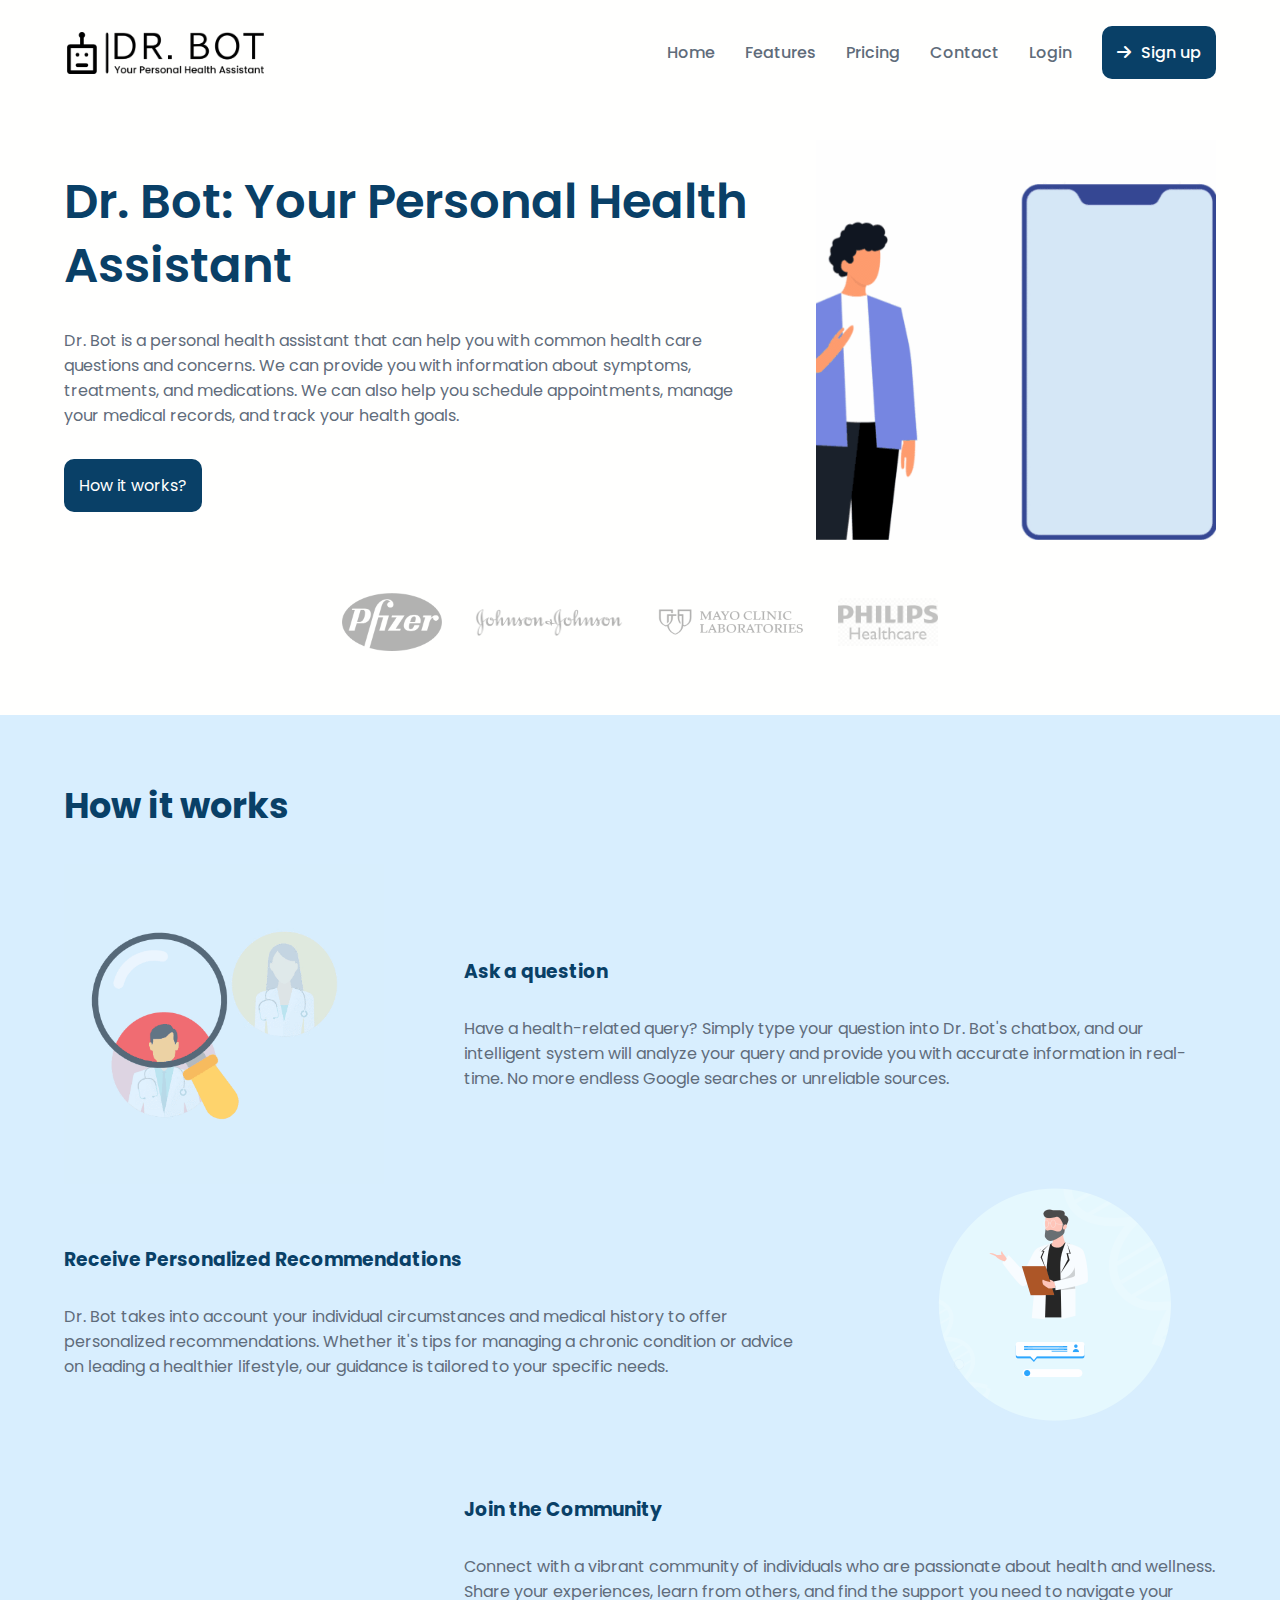
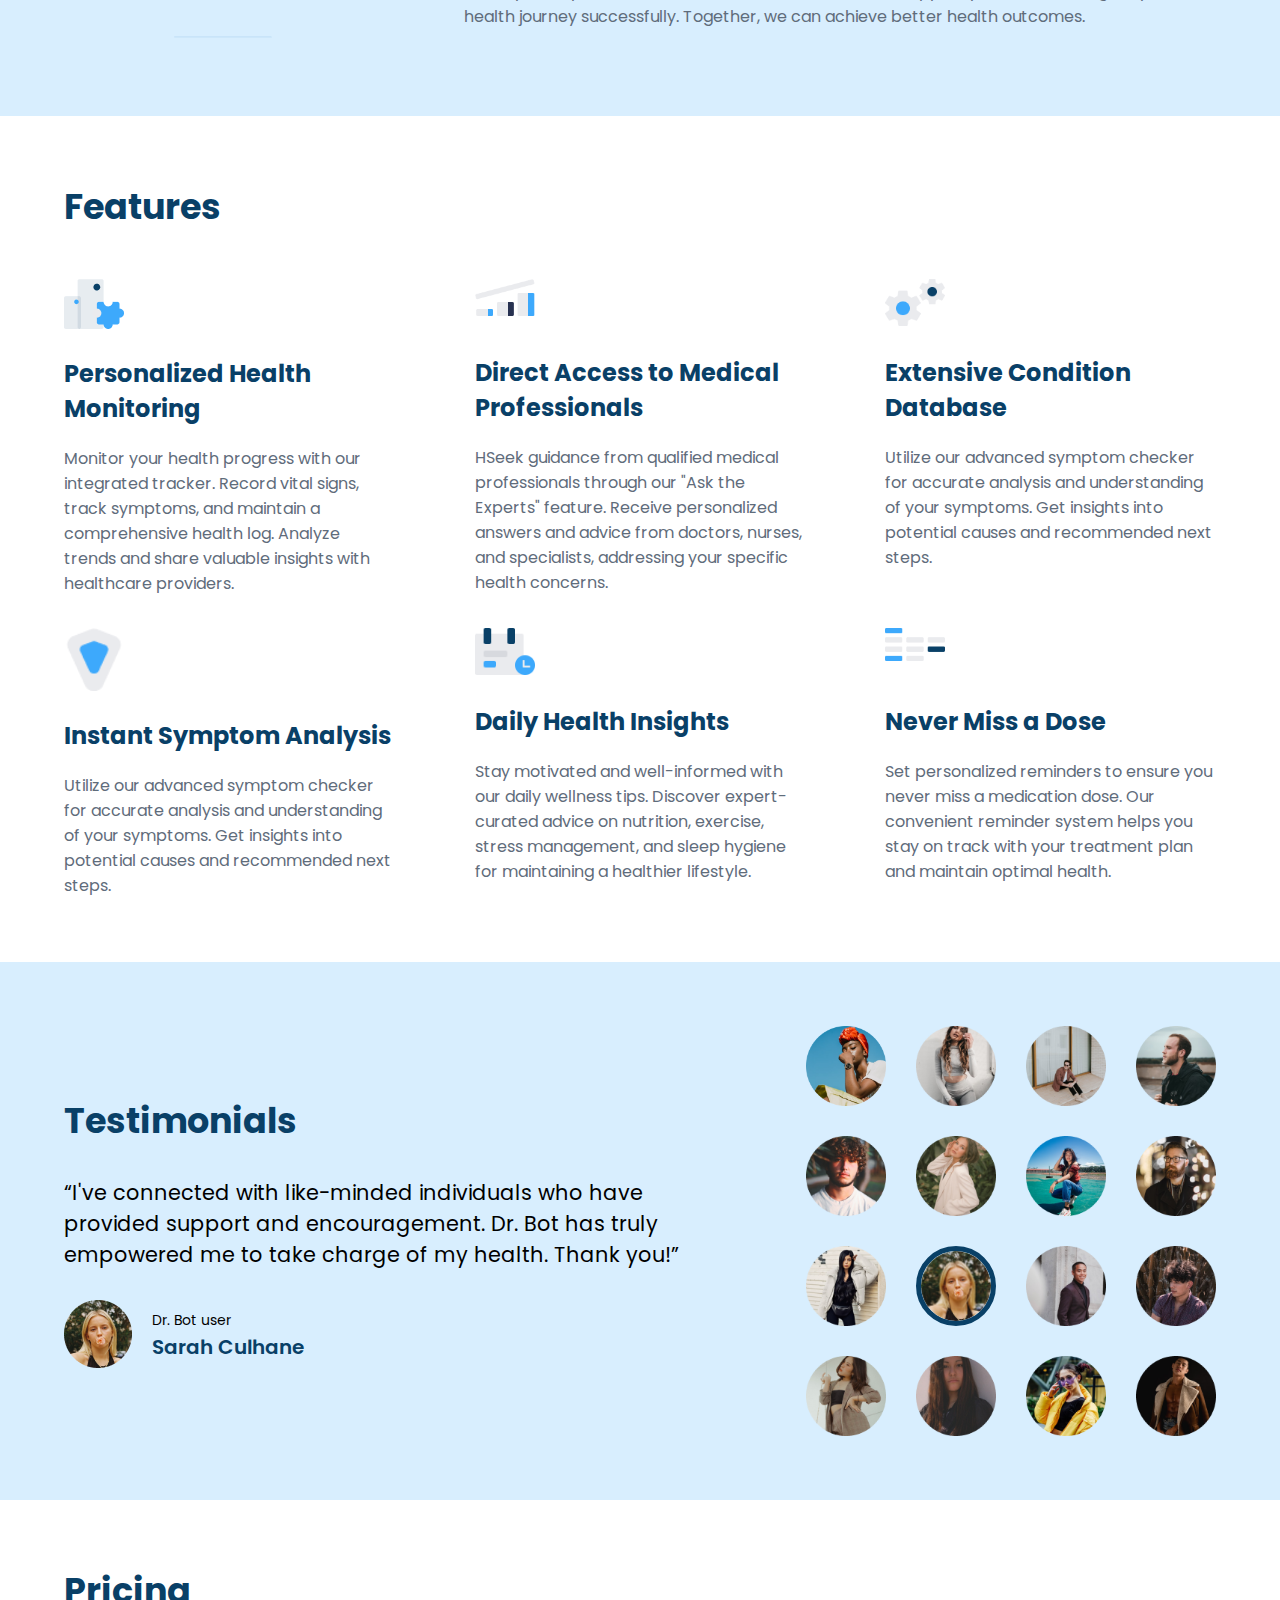
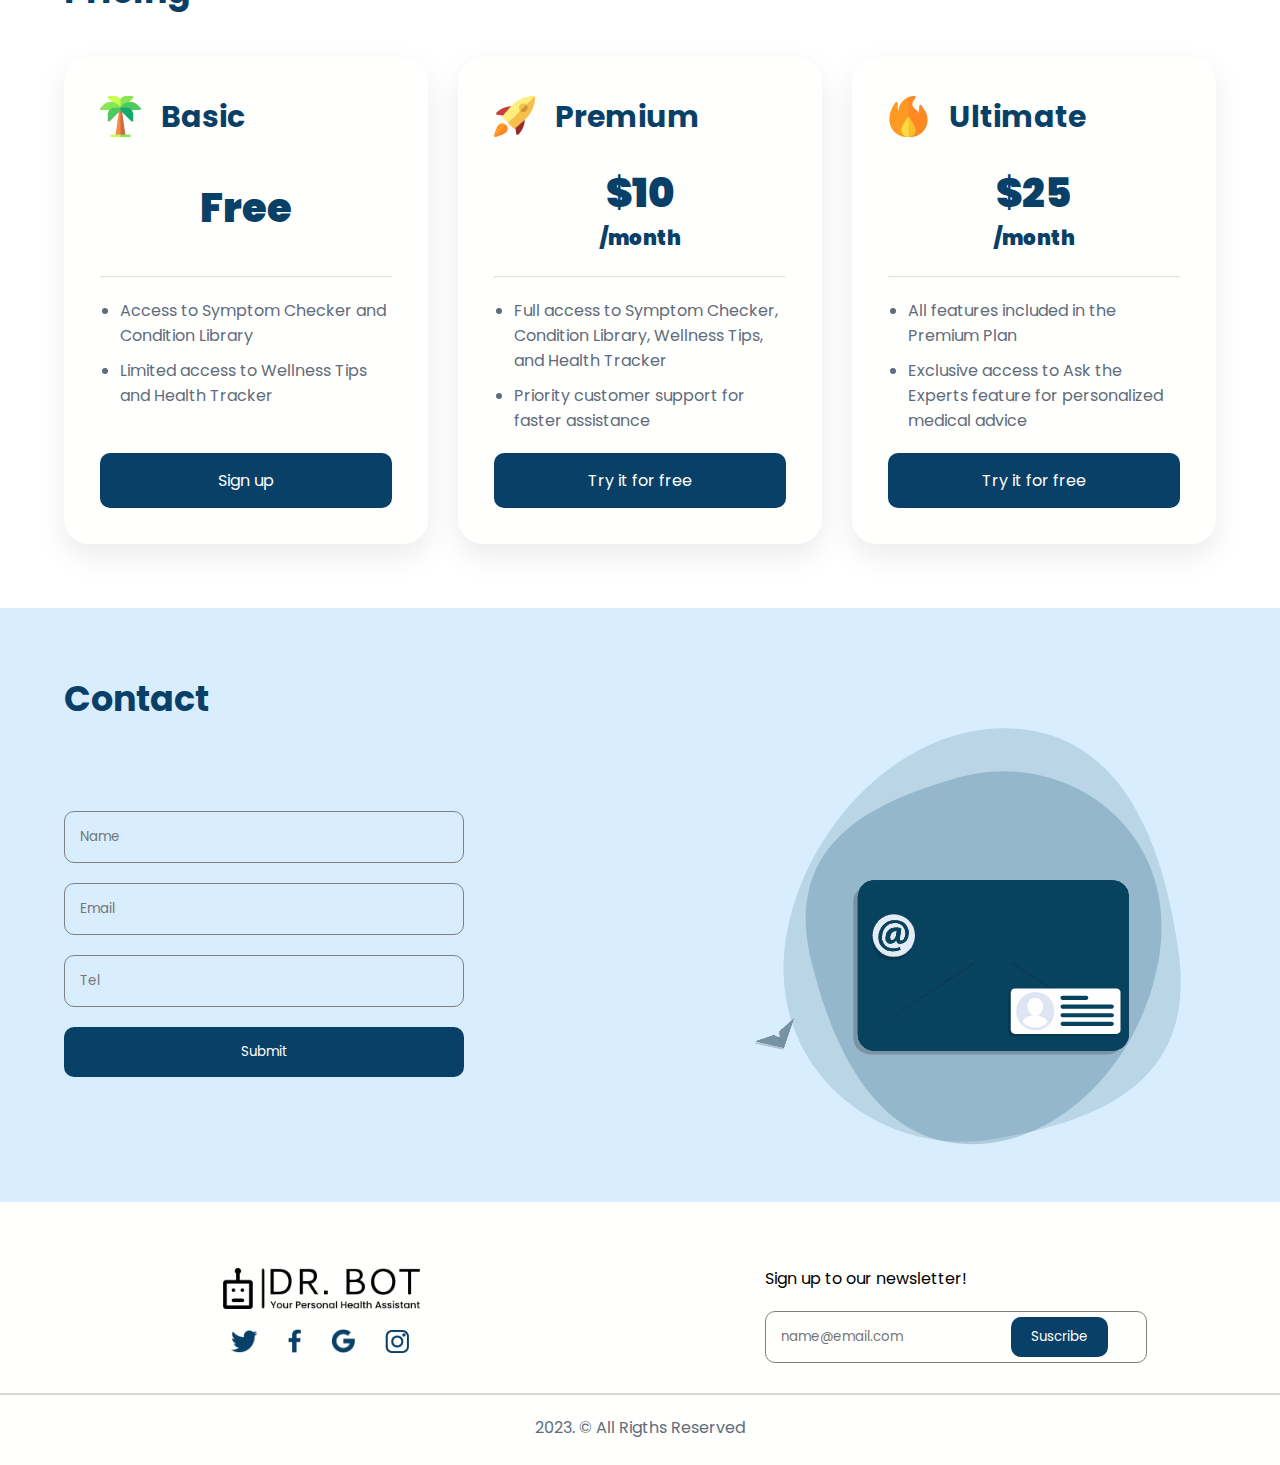
==== index.html @ 235c393f "Subida de archivos" ====
<!DOCTYPE html>
<html lang="en">

<head>
  <meta charset="UTF-8" />
  <meta http-equiv="X-UA-Compatible" content="IE=edge" />
  <meta name="viewport" content="width=device-width, initial-scale=1.0" />
  <title>Dr. Bot: Your Personal Health Assistant</title>
  <link rel="stylesheet" href="styles.css" />
  <link rel="stylesheet" href="mediaqueries.css" />
  <link rel="stylesheet" href="animations.css">
  <link rel="stylesheet" href="https://cdnjs.cloudflare.com/ajax/libs/font-awesome/6.4.0/css/all.min.css">
</head>

<body>
  <header>
    <img class="logo" src="/assets/img/logo.png" alt="Logo" />
    <nav class="navbar">
      <label for="menu-toggle" class="navbar__menu-label">
        <img src="/assets/img/menu.png" alt="menu icon" class="navbar__menu-icon" />
      </label>
      <input type="checkbox" id="menu-toggle" />
      <ul class="navbar__list">
        <li><a href="#hero">Home</a></li>
        <li><a href="#features">Features</a></li>
        <li><a href="#pricing">Pricing</a></li>
        <li><a href="#contact">Contact</a></li>
        <li><a href="/login.html">Login</a></li>
        <li><a class="btn" href="/signup.html"><i class="fa-solid fa-arrow-right"></i>Sign up</a></li>
      </ul>
      <div class="overlay"></div>
    </nav>
  </header>

  <main>
    <!-- Heros section -->
    <div id="hero">
      <div class="hero__first-section">
        <div class="hero__info">
          <h1>Dr. Bot: Your Personal Health Assistant</h1>
          <p>
            Dr. Bot is a personal health assistant that can help you with common
            health care questions and concerns. We can provide you with
            information about symptoms, treatments, and medications. We can also
            help you schedule appointments, manage your medical records, and
            track your health goals.
          </p>
          <div class="hero__info__btn">
            <a class="btn" href="#">How it works?</a>
          </div>
        </div>
        <div class="hero__image">
          <img src="/assets/img/Hero/Doctor Front Page.gif" alt="Virtual Health Assistant">
        </div>
      </div>
      <div class="hero__companies">
        <img src="/assets/img/Hero/Pfizer.png" alt="">
        <img src="/assets/img/Hero/Johnson & Johnson.png" alt="">
        <img src="/assets/img/Hero/Mayo Clinic Laboratory.png" alt="">
        <img src="/assets/img/Hero/Philips.jpg" alt="">
      </div>
    </div>
    <!-- Compañies sections -->

    <!-- How it works section -->
    <div id="hiw">
      <div class="hiw__container">
        <h2>How it works</h2>
        <div class="hiw-sections">
          <div class="hiw__section">
            <img src="/assets/img/How it works/Ask a question.gif" alt="">
            <div class="hiw__section__description">
              <h3>Ask a question</h3>
              <p>Have a health-related query? Simply type your question into Dr. Bot's chatbox, and our intelligent
                system will analyze
                your query and provide you with accurate information in real-time. No more endless Google searches or
                unreliable
                sources.</p>
            </div>
          </div>
          <div class="hiw__section">
            <div class="hiw__section__description">
              <h3>Receive Personalized Recommendations</h3>
              <p>Dr. Bot takes into account your individual circumstances and medical history to offer personalized
                recommendations.
                Whether it's tips for managing a chronic condition or advice on leading a healthier lifestyle, our
                guidance is tailored
                to your specific needs.</p>
            </div>
            <img src="/assets/img/How it works/Receive Personalized Recommendations.gif" alt="">
          </div>
          <div class="hiw__section">
            <img src="/assets/img/How it works/Join the Community.gif" alt="">
            <div class="hiw__section__description">
              <h3>Join the Community</h3>
              <p>Connect with a vibrant community of individuals who are passionate about health and wellness. Share
                your experiences,
                learn from others, and find the support you need to navigate your health journey successfully. Together,
                we can achieve
                better health outcomes.</p>
            </div>
          </div>
        </div>
      </div>
    </div>


    <!-- Features section -->
    <div id="features">
      <h2>Features</h2>
      <div class="features__container">
        <div class="features__feature">
          <div class="features__feature__image">
            <img src="/assets/img/Features/Personalized Health Monitoring.png" alt="">
          </div>
          <h3>Personalized Health Monitoring</h3>
          <p>Monitor your health progress with our integrated tracker. Record vital signs, track symptoms, and maintain
            a
            comprehensive health log. Analyze trends and share valuable insights with healthcare providers.</p>
        </div>
        <div class="features__feature">
          <div class="features__feature__image">
            <img src="/assets/img/Features/Direct Access to Medical Professionals.png" alt="">
          </div>
          <h3>Direct Access to Medical Professionals</h3>
          <p>HSeek guidance from qualified medical professionals through our "Ask the Experts" feature. Receive
            personalized answers
            and advice from doctors, nurses, and specialists, addressing your specific health concerns.</p>
        </div>
        <div class="features__feature">
          <div class="features__feature__image">
            <img src="/assets/img/Features/Extensive Condition Database.png" alt="">
          </div>
          <h3>Extensive Condition Database</h3>
          <p>Utilize our advanced symptom checker for accurate analysis and understanding of your symptoms. Get insights
            into
            potential causes and recommended next steps.</p>
        </div>
        <div class="features__feature">
          <div class="features__feature__image">
            <img src="/assets/img/Features/Instant Symptom Analysis.png" alt="">
          </div>
          <h3>Instant Symptom Analysis</h3>
          <p>Utilize our advanced symptom checker for accurate analysis and understanding of your symptoms. Get insights
            into
            potential causes and recommended next steps.</p>
        </div>
        <div class="features__feature">
          <div class="features__feature__image">
            <img src="/assets/img/Features/Daily Health Insights.png" alt="">
          </div>
          <h3>Daily Health Insights</h3>
          <p>Stay motivated and well-informed with our daily wellness tips. Discover expert-curated advice on nutrition,
            exercise,
            stress management, and sleep hygiene for maintaining a healthier lifestyle.</p>
        </div>
        <div class="features__feature">
          <div class="features__feature__image">
            <img src="/assets/img/Features/Never Miss a Dose.png" alt="">
          </div>
          <h3>Never Miss a Dose</h3>
          <p>Set personalized reminders to ensure you never miss a medication dose. Our convenient reminder system helps
            you stay on
            track with your treatment plan and maintain optimal health.</p>
        </div>
      </div>
    </div>

    <!-- Testimonials section -->
    <div id="testimonials">
      <div class="testimonials__container">
        <div class="testimonials__description">
          <h2>Testimonials</h2>
          <p>“I've connected with like-minded individuals who have provided support and encouragement. Dr. Bot has truly
            empowered me
            to take charge of my health. Thank you!”</p>
          <div class="testimonials__description__user">
            <img src="/assets/img/Testimonials/Sarah Culhane.png" alt="">
            <div class="testimonials__description__user__name">
              <span>Dr. Bot user</span>
              <p>Sarah Culhane</p>
            </div>
          </div>
        </div>
        <div class="testimonials__images">
          <img src="/assets/img/Testimonials/Testimonial 1.png" alt="">
          <img src="/assets/img/Testimonials/Testimonial 2.png" alt="">
          <img src="/assets/img/Testimonials/Testimonial 3.png" alt="">
          <img src="/assets/img/Testimonials/Testimonial 4.png" alt="">
          <img src="/assets/img/Testimonials/Testimonial 5.png" alt="">
          <img src="/assets/img/Testimonials/Testimonial 6.png" alt="">
          <img src="/assets/img/Testimonials/Testimonial 7.png" alt="">
          <img src="/assets/img/Testimonials/Testimonial 8.png" alt="">
          <img src="/assets/img/Testimonials/Testimonial 9.png" alt="">
          <img class="testimonials__images__selected" src="/assets/img/Testimonials/Sarah Culhane.png" alt="">
          <img src="/assets/img/Testimonials/Testimonial 10.png" alt="">
          <img src="/assets/img/Testimonials/Testimonial 11.png" alt="">
          <img src="/assets/img/Testimonials/Testimonial 12.png" alt="">
          <img src="/assets/img/Testimonials/Testimonial 13.png" alt="">
          <img src="/assets/img/Testimonials/Testimonial 14.png" alt="">
          <img src="/assets/img/Testimonials/Testimonial 15.png" alt="">
        </div>
      </div>
    </div>

    <!-- Pricing section -->
    <div id="pricing">
      <div class="pricing__container">
        <h2>Pricing</h2>
        <div class="pricing__cards">
          <div class="pricing__card">
            <div class="pricing__card__title">
              <img src="/assets/img/Pricing/Basic.png" alt="">
              <h4>Basic</h4>
            </div>
            <div class="pricing__card__price">
              <span>Free</span>
              <p></p>
            </div>
            <div class="pricing__card__description">
              <hr>
              <ul>
                <li>Access to Symptom Checker and Condition Library</li>
                <li>Limited access to Wellness Tips and Health Tracker</li>
              </ul>
            </div>
            <a class="btn" href="">Sign up</a>
          </div>
          <div class="pricing__card">
            <div class="pricing__card__title">
              <img src="/assets/img/Pricing/Premium.png" alt="">
              <h4>Premium</h4>
            </div>
            <div class="pricing__card__price">
              <span>$10</span>
              <p>/month</p>
            </div>
            <div class="pricing__card__description">
              <hr>
              <ul>
                <li>Full access to Symptom Checker, Condition Library, Wellness Tips, and Health Tracker</li>
                <li>Priority customer support for faster assistance</li>
              </ul>
            </div>
            <a class="btn" href="">Try it for free</a>
          </div>
          <div class="pricing__card">
            <div class="pricing__card__title">
              <img src="/assets/img/Pricing/Ultimate.png" alt="">
              <h4>Ultimate</h4>
            </div>
            <div class="pricing__card__price">
              <span>$25</span>
              <p>/month</p>
            </div>
            <div class="pricing__card__description">
              <hr>
              <ul>
                <li>All features included in the Premium Plan</li>
                <li>Exclusive access to Ask the Experts feature for personalized medical advice</li>
              </ul>
            </div>
            <a class="btn" href="">Try it for free</a>
          </div>
        </div>
      </div>
    </div>

    <!-- Contact section -->
    <div id="contact">
      <div class="contact__container">
        <h2>Contact</h2>
        <div class="contact__container__section">
          <div class="contact__form">
            <form>
              <label for="name">Name</label>
              <input type="text" id="name" required placeholder="Name">
              <label for="email">Email</label>
              <input type="email" id="email" placeholder="Email">
              <label for="tel">Tel</label>
              <input type="text" id="tel" placeholder="Tel">
              <button class="btn">Submit</button>
            </form>
          </div>
          <div class="contact__image">
            <img src="/assets/img/Contact.gif" alt="">
          </div>
        </div>
      </div>
    </div>
  </main>

  <footer>
    <div class="footer__description">
      <img class="logo" src="/assets/img/logo.png" alt="">
      <!-- <p>Your Personal Health Assistant</p> -->
      <div class="footer__description__socials">
        <a href="#"><img src="/assets/img/Socials/-Twitter.png" alt=""></a>
        <a href="#"><img src="/assets/img/Socials/-Facebook.png" alt=""></a>
        <a href="#"><img src="/assets/img/Socials/Google.png" alt=""></a>
        <a href="#"><img src="/assets/img/Socials/Instagram.png" alt=""></a>
      </div>
    </div>
    <div class="footer__suscribe">
      <p>Sign up to our newsletter!</p>
      <form action="">
        <input type="email" placeholder="name@email.com">
        <button class="btn footer__btn">Suscribe</button>
      </form>
    </div>
    <div class="footer__final">
      <hr class="hr">
      <span>2023. © All Rigths Reserved</span>
    </div>
  </footer>
</body>

</html>
---- styles.css ----
@import url('https://fonts.googleapis.com/css2?family=Poppins:wght@300;400;700&display=swap');

:root {
    --background: #fffffe;
    --headline: #094067;
    --paragraph: #5f6c7b;
    --button: #3da9fc;
    --button-text: #fffffe;
    --secondary: #d8eefe;
}

* {
    margin: 0;
    padding: 0;
    box-sizing: border-box;
    font-family: "Poppins", sans-serif;
    text-decoration: none;
    list-style-type: none;
    /* caret-color: transparent; */
}

header {
    background-color: var(--background);
    display: flex;
    flex-direction: row;
    justify-content: space-between;
    align-items: center;
    top: 0;
    padding: 2rem 5%;
    z-index: 1;
}

.logo {
    width: 200px;
}

.navbar {
    display: flex;
}

.navbar__list {
    display: flex;
    flex-direction: row;
    align-items: center;
    gap: 30px;
}

.navbar__list a {
    color: var(--paragraph);
    font-size: 16px;
    font-weight: 500;
}

.fa-arrow-right {
    color: var(--button-text);
}

.navbar__list li:last-child a {
    color: var(--button-text);
}

.btn {
    border: none;
    border-radius: 10px;
    background-color: var(--headline);
    padding: 15px;
    text-align: center;
    color: var(--button-text);
    cursor: pointer;
}

.btn i {
    padding-right: 10px;
}

.navbar__menu-icon,
#menu-toggle {
    display: none;
}

/* Main */

main {
    display: flex;
    flex-direction: column;
    align-items: center;
    justify-content: center;
}

/* Hero section */
#hero {
    display: flex;
    flex-direction: column;
    justify-content: center;
    background: var(--background);
    padding: 5%;
    width: 100%;
    justify-content: space-around;
    align-items: center;
}

.hero__first-section {
    display: flex;
    flex-direction: row;
    justify-content: space-between;
    max-width: 1200px;
    gap: 20px;
}

.hero__info {
    display: flex;
    flex-direction: column;
    gap: 30px;
    width: 60%;
}

.hero__info h1 {
    font-weight: 600;
    font-size: 3rem;
    color: var(--headline);
    line-height: 4rem;
}

.hero__info p {
    color: var(--paragraph);
    padding-bottom: 15px;
}

.hero__image img {
    width: 400px;
    margin-top: -30px;
    margin-bottom: 30px;
}

.hero__companies {
    display: flex;
    flex-wrap: wrap;
    align-items: center;
    justify-content: center;
    column-gap: 2rem;
    padding-top: 1rem;
}

.hero__companies img {
    width: 150px;
    opacity: 0.3;
}

.hero__companies img:nth-child(1),
.hero__companies img:nth-child(4) {
    width: 100px;
}

/* How it works */

#hiw {
    display: flex;
    flex-direction: column;
    gap: 3rem;
    background: var(--secondary);
    padding: 5%;
    width: 100%;
    justify-content: space-around;
    align-items: center;
}

#hiw h2 {
    color: var(--headline);
    font-size: 35px;
}

.hiw__container {
    display: flex;
    flex-direction: column;
    gap: 2rem;
    max-width: 1200px;
}

.hiw-sections {
    display: flex;
    flex-direction: column;
}

.hiw-sections img {
    width: 20rem;
}

.hiw__section {
    display: flex;
    flex-direction: row;
    align-items: center;
    gap: 5rem;
}

.hiw__section:nth-child(2) {
    margin-top: -2rem;
}

.hiw__section__description {
    display: flex;
    flex-direction: column;
    gap: 30px;
}

.hiw__section__description h3 {
    color: var(--headline);
}

.hiw__section__description p {
    text-align: left;
    color: var(--paragraph);
}

/* Features section */

#features {
    padding: 5%;
    /* max-width: 1200px; */
}

#features h2 {
    text-align: left;
    color: var(--headline);
    font-size: 35px;
    margin-bottom: 4%;
}

.features__container {
    display: grid;
    grid-template-columns: 1fr 1fr 1fr;
    gap: 2rem 5rem;
    max-width: 1200px;
}

.features__feature {
    display: flex;
    flex-direction: column;
    gap: 20px;
}

.features__feature img {
    width: 60px;
}

.features__feature__image {
    min-height: 3.5rem;
}

.features__feature h3 {
    font-weight: 700;
    font-size: 24px;
    color: var(--headline);
}

.features__feature p {
    color: var(--paragraph);
}

/* Testimonials section */

#testimonials {
    background-color: var(--secondary);
    padding: 5%;
    width: 100%;
    display: flex;
    justify-content: space-around;
}

.testimonials__container {
    display: flex;
    flex-direction: row;
    gap: 5rem;
    /* padding: 5% 10%; */
    max-width: 1200px;
    align-items: center;
}

.testimonials__description {
    display: flex;
    flex-direction: column;
    text-align: left;
    justify-content: start;
    gap: 30px;
}

.testimonials__description h2 {
    color: var(--headline);
    font-size: 35px;
}

.testimonials__description p {
    font-size: 1.3rem;
}

.testimonials__description__user {
    display: flex;
    gap: 20px;
    align-items: center;
}

.testimonials__description__user p {
    font-size: 20px;
    color: var(--headline);
    font-weight: 600;
}

.testimonials__description__user span {
    font-size: 14px;
}

.testimonials__images {
    display: grid;
    grid-template-columns: repeat(4, 1fr);
    grid-template-rows: repeat(4, 1fr);
    gap: 30px;
}

.testimonials__images img {
    width: 80px;
}

.testimonials__images__selected {
    border: 5px solid var(--headline);
    border-radius: 50px;
}

/* Pricing section */

#pricing {
    padding: 5%;
}

.pricing__container {
    max-width: 1200px;

}

#pricing h2 {
    color: var(--headline);
    font-size: 35px;
    padding-bottom: 40px;
}

.pricing__cards {
    display: grid;
    grid-template-columns: 1fr 1fr 1fr;
    gap: 30px;
}

.pricing__card {
    display: flex;
    flex-direction: column;
    background-color: var(--background);
    box-shadow: 0px 12px 30px rgba(8, 10, 10, 0.08);
    border-radius: 25px;
    gap: 20px;
    padding: 10%;
}

.pricing__card__title {
    display: flex;
    flex-direction: row;
    align-items: center;
    gap: 20px;
}

.pricing__card__title h4 {
    font-size: 30px;
    color: var(--headline);
}

.pricing__card__price {
    display: flex;
    flex-direction: column;
    justify-content: center;
    align-items: center;
    min-height: 6rem;
}

.pricing__card__price span {
    color: var(--headline);
    font-size: 40px;
    font-weight: 900;
}

.pricing__card__price p {
    color: var(--headline);
    font-size: 20px;
    font-weight: 900;
}

.pricing__card__description {
    display: flex;
    flex-direction: column;
    gap: 20px;
    height: -webkit-fill-available;
}

.pricing__card__description hr {
    opacity: 0.3;
}

.pricing__card__description ul {
    display: flex;
    flex-direction: column;
    padding-left: 20px;
    gap: 10px;
    color: var(--paragraph);
}

.pricing__card__description li {
    list-style-type: disc;
}

.pricing__card a {
    color: var(--button-text);
    font-size: 16px;
    font-weight: 400;
    padding: 15px 5px;
}

/* Concact section */
#contact {
    display: flex;
    flex-direction: column;
    background-color: var(--secondary);
    padding: 5% 5% 3% 5%;
    width: 100%;
    justify-content: space-around;
    align-items: center;
}

.contact__container {
    display: flex;
    flex-direction: column;
    max-width: 1200px;
    width: 100%;
}

#contact h2 {
    color: var(--headline);
    font-size: 35px;
    text-align: left;
}

.contact__container__section {
    display: flex;
    justify-content: space-between;
    flex-direction: row;
    align-items: center;
    gap: 3rem;
}

.contact__form {
    display: flex;
    flex-direction: column;
}

.contact__form form {
    display: flex;
    flex-direction: column;
    gap: 20px;
}

.contact__form form label {
    display: none;
}

.contact__form form input {
    width: 25rem;
    padding: 15px;
    border-radius: 10px;
    border: 1px solid grey;
    background-color: transparent;
}

.contact__image img {
    max-width: 500px;
}

/* Footer */
footer {
    background-color: var(--background);
    display: grid;
    grid-template-columns: 1fr 1fr;
    align-items: center;
    justify-items: center;
    padding: 5% 0 2% 0;
    row-gap: 30px;
}



.footer__description {
    display: flex;
    flex-direction: column;
    gap: 20px;
}

.logo {
    width: 200px;
}

.footer__description__socials {
    display: flex;
    gap: 30px;
    align-items: center;
    justify-content: center;
}

.footer__description__socials a img {
    width: 1.5rem;
    height: fit-content;
}

.footer__description__socials a:nth-child(1) img {
    width: 1.7rem;
}

.footer__description__socials a:nth-child(2) img {
    width: 0.8rem;
}

.footer__suscribe {
    display: flex;
    flex-direction: column;
    gap: 20px;
    grid-column: 2/3;
}

.footer__suscribe form input {
    width: 98%;
    padding: 15px;
    border-radius: 10px;
    border: 1px solid grey;
    background-color: transparent;
}

.footer__final {
    width: 100%;
    grid-column: 1/3;
    display: flex;
    flex-direction: column;
    gap: 20px;
}

.hr {
    border: 1px solid rgba(128, 128, 128, 0.315);
}

.footer__final span {
    text-align: center;
    color: var(--paragraph);
}

.footer__btn {
    position: relative;
    margin-left: -36%;
    padding: 10px 20px;
}

/* Login page */

#login main,
#signup main {
    background-color: var(--secondary);
    display: flex;
    align-items: center;
    justify-content: center;
    flex-direction: column;
    height: 100vh;
}

.login__form,
.signup__form {
    display: flex;
    flex-direction: column;
    justify-content: center;
    align-items: center;
    gap: 50px;
    background-color: var(--background);
    box-shadow: 0px 12px 30px rgba(8, 10, 10, 0.08);
    border-radius: 25px;
    padding: 2rem;
    width: 30%;
    min-width: 300px;
}

.login__form h1,
.signup__form h1 {
    color: var(--headline);
    font-size: 35px;
}

.login__form form,
.signup__form form {
    display: flex;
    flex-direction: column;
    gap: 20px;
    width: 100%;
}

.login__form form input,
.signup__form form input {
    width: 100%;
    padding: 15px;
    border-radius: 10px;
    border: 1px solid grey;
    background-color: transparent;
}

.login__form .fa-arrow-left,
.signup__form .fa-arrow-left {
    color: var(--headline);
    padding-right: 5px;
}

.login__form a,
.signup__form a {
    color: var(--headline);
}
---- mediaqueries.css ----
:root {
    --background: #fffffe;
    --headline: #094067;
    --paragraph: #5f6c7b;
    --button: #3da9fc;
    --button-text: #fffffe;
    --secondary: #d8eefe;
}

/*Large Breapoint*/
@media (max-width: 992px) {

    .navbar__list {
        width: 80%;
        max-width: 600px;
        height: 100%;
        position: absolute;
        flex-direction: column;
        top: 0;
        left: 0;
        right: 0;
        align-items: left;
        display: none;
        background-color: var(--secondary);
        padding: 10%;
        box-shadow: 0 7px 10px rgba(0, 0, 0, 0.05);
        border-right: 0.5px solid var(--headline);
        z-index: 2;
    }

    .navbar__list li:last-child {
        margin: 15px;
    }

    .navbar__menu-icon {
        display: block;
        height: 30px;
        width: 30px;
        cursor: pointer;
        position: relative;
        z-index: 2;
    }

    #menu-toggle:checked~.navbar__list {
        display: flex;
    }

    /* Hero section */
    #hero {
        flex-direction: column;
    }

    .hero__info {
        width: 100%;
    }

    .hero__image {
        display: none;
    }

    .hero__companies {
        padding-top: 3rem;
    }

    /* How it works section */
    .hiw-sections {
        gap: 60px;
    }

    #hiw h2 {
        text-align: center;
    }

    /* Features section */

    .features {
        display: grid;
        grid-template-columns: 1fr 1fr;
        gap: 2rem 5rem;
    }

    .features__feature__image {
        max-height: 3.5rem;
    }

    #features h2 {
        text-align: center;
    }

    /* Testimonial section */

    .testimonials__container {
        gap: 2rem;
    }

    .testimonials__images {
        gap: 20px;
    }

    /* Pricing section */

    .pricing__cards {
        grid-template-columns: 1fr;
    }

    .pricing__container {
        min-width: 90vw;
    }

    .pricing__card__price {
        min-height: 0;
    }

    .pricing__card {
        padding: 5%;
    }

    #pricing h2 {
        text-align: center;
    }

    /* Contact section */

    #contact h2 {
        text-align: center;
    }

    .contact__container {
        row-gap: 3rem;
    }

    .contact__container__section {
        justify-content: center;
    }

    .contact__image img {
        max-width: 300px;
    }


}

/*Medium Breapoint*/
@media (max-width: 768px) {

    /* Features section */
    .features__container {
        display: grid;
        grid-template-columns: 1fr;
        gap: 2rem 5rem;
    }

    /* How it works section */

    .hiw__container {
        gap: 0;
    }

    .hiw__section {
        flex-direction: column;
        margin-top: 0;
        gap: 0;
        align-items: flex-start;
    }

    .hiw__section:nth-child(2) {
        flex-direction: column-reverse;
        z-index: 1;
    }


    .hiw-sections div:nth-child(3) img {
        margin-bottom: 20px;
    }

    /* .hiw__section__description h3 {
        margin-top: 30px;
    } */

    /* Testimonials section */
    .testimonials__container {
        flex-direction: column;
        gap: 2rem;
    }

    .testimonials__images {
        grid-template-columns: repeat(5, 1fr);
        grid-template-rows: repeat(3, 1fr);
    }

    .testimonials__images__selected {
        display: none;
    }

    .testimonials__images img {
        width: 80%;
        max-width: 100px;
    }

    /* Contact section */

    .contact__container {
        row-gap: 3rem;
    }

    .contact__container__section {
        flex-direction: column;
    }

    .contact__form form input {
        max-width: 300px;
    }

    /* Footer */
    /* footer {
        grid-template-columns: 1fr;
    } */

    .footer__description {
        grid-column: 1/3;
    }

    .footer__suscribe {
        grid-column: 1/3;
    }

    .footer__suscribe p {
        text-align: center;
    }
}
---- animations.css ----
html {
    scroll-behavior: smooth;
}

/* Header */

.overlay {
    position: absolute;
    top: 0;
    left: 0;
    height: 100vh;
    width: 100%;
    z-index: 1;
    /*Para que quede por encima del resto de las cosas*/

    /*Efecto de Glassmorphismo*/
    background: rgba(255, 255, 255, 0.05);
    box-shadow: 0 8px 32px 0 rgba(31, 38, 135, 0.37);
    backdrop-filter: blur(5px);
    -webkit-backdrop-filter: blur(5px);
    display: none;
}

#menu-toggle:checked~.overlay {
    display: block;
}

.navbar__list li,
.form__return {
    position: relative;
    padding: 0;
    width: fit-content;
}

.navbar__list li a::after,
.form__return a::after {
    content: "";
    height: 2px;
    width: 100%;
    background: var(--headline);
    position: absolute;
    bottom: 0;
    left: 0;
    transform: scaleX(0);
    transform-origin: bottom right;
    transition: transform 0.3s ease;
}

.navbar__list li a:hover {
    color: var(--headline);
}

.navbar__list li:last-child a:hover {
    color: white;
}

.navbar__list li:last-child a::after {
    width: 0;
}

.navbar__list li a:hover::after,
.form__return a:hover::after {
    transform-origin: bottom left;
    transform: scaleX(1);
}

/* Buttons */

.btn:hover {
    background-color: var(--button);
    transition: all 0.2s ease-in;
}

@keyframes fade {
    from {
        opacity: 0;
    }

    to {
        opacity: 1;
    }
}

@keyframes fade2 {
    from {
        opacity: 0;
    }

    to {
        opacity: 0.3;
    }
}

/* Animacion slide arriba */
/*Funcionamiento: Hacemos llegar al elemento animado desde abajo*/
@keyframes slide-up {
    from {
        transform: translateY(100px);
    }

    to {
        transform: translateY(0);
    }
}

/* Animacion slide derecha */
/*Funcionamiento: Hacemos llegar al elemento animado desde la derecha*/

@keyframes slide-right {
    from {
        transform: translateX(100px);
    }

    to {
        transform: translateX(0);
    }
}

@keyframes slide-left {
    from {
        transform: translateX(-100px);
    }

    to {
        transform: translateX(0);
    }
}

/* Hero */
.hero__info h1 {
    animation: fade 1s ease-in, slide-up 1.3s ease-in-out;
}

.hero__info p,
.hero__info__btn {
    animation: fade 1s ease-in forwards, slide-up 1.3s ease-in-out;
}

.hero__companies img:nth-child(1) {
    animation: slide2 1s ease-in forwards, slide-left 1.3s ease-in-out;
}

.hero__companies img:nth-child(2),
.hero__companies img:nth-child(3) {
    animation: fade2 1s ease-in forwards, slide-up 1.3s ease-in-out;
}

.hero__companies img:nth-child(4) {
    animation: fade2 1s ease-in forwards, slide-right 1.3s;
}

/* How it works */
.hiw__section {
    animation: fade 1s ease-in forwards, slide-up 1.3s ease-in-out;
}

/* Features */
.features__feature__image,
.features__feature h3,
.features__feature p,
h2 {
    animation: fade 1s ease-in forwards, slide-up 1.3s ease-in-out;
}

/* Testimonial */

.testimonials__description p,
.testimonials__description__user {
    animation: fade 1s ease-in forwards, slide-up 1.3s ease-in-out;
}

/* Pricing */
.pricing__card:nth-child(1) {
    animation: fade 0.8s ease-in, slide-up 1.3s;
    /* animation-delay: 0.8s; */
}

.pricing__card:nth-child(2) {
    animation: fade 0.8s ease-in, slide-up 2.3s;
}

.pricing__card:nth-child(3) {
    animation: fade 0.8s ease-in, slide-up 3.3s;
}

/* Contact */
.contact__container {
    animation: fade 0.8s ease-in, slide-up 1.3s ease-in-out;
}

#login,
#signup {
    animation: fade 0.5s ease-in;
    animation-delay: -0.1s;
}
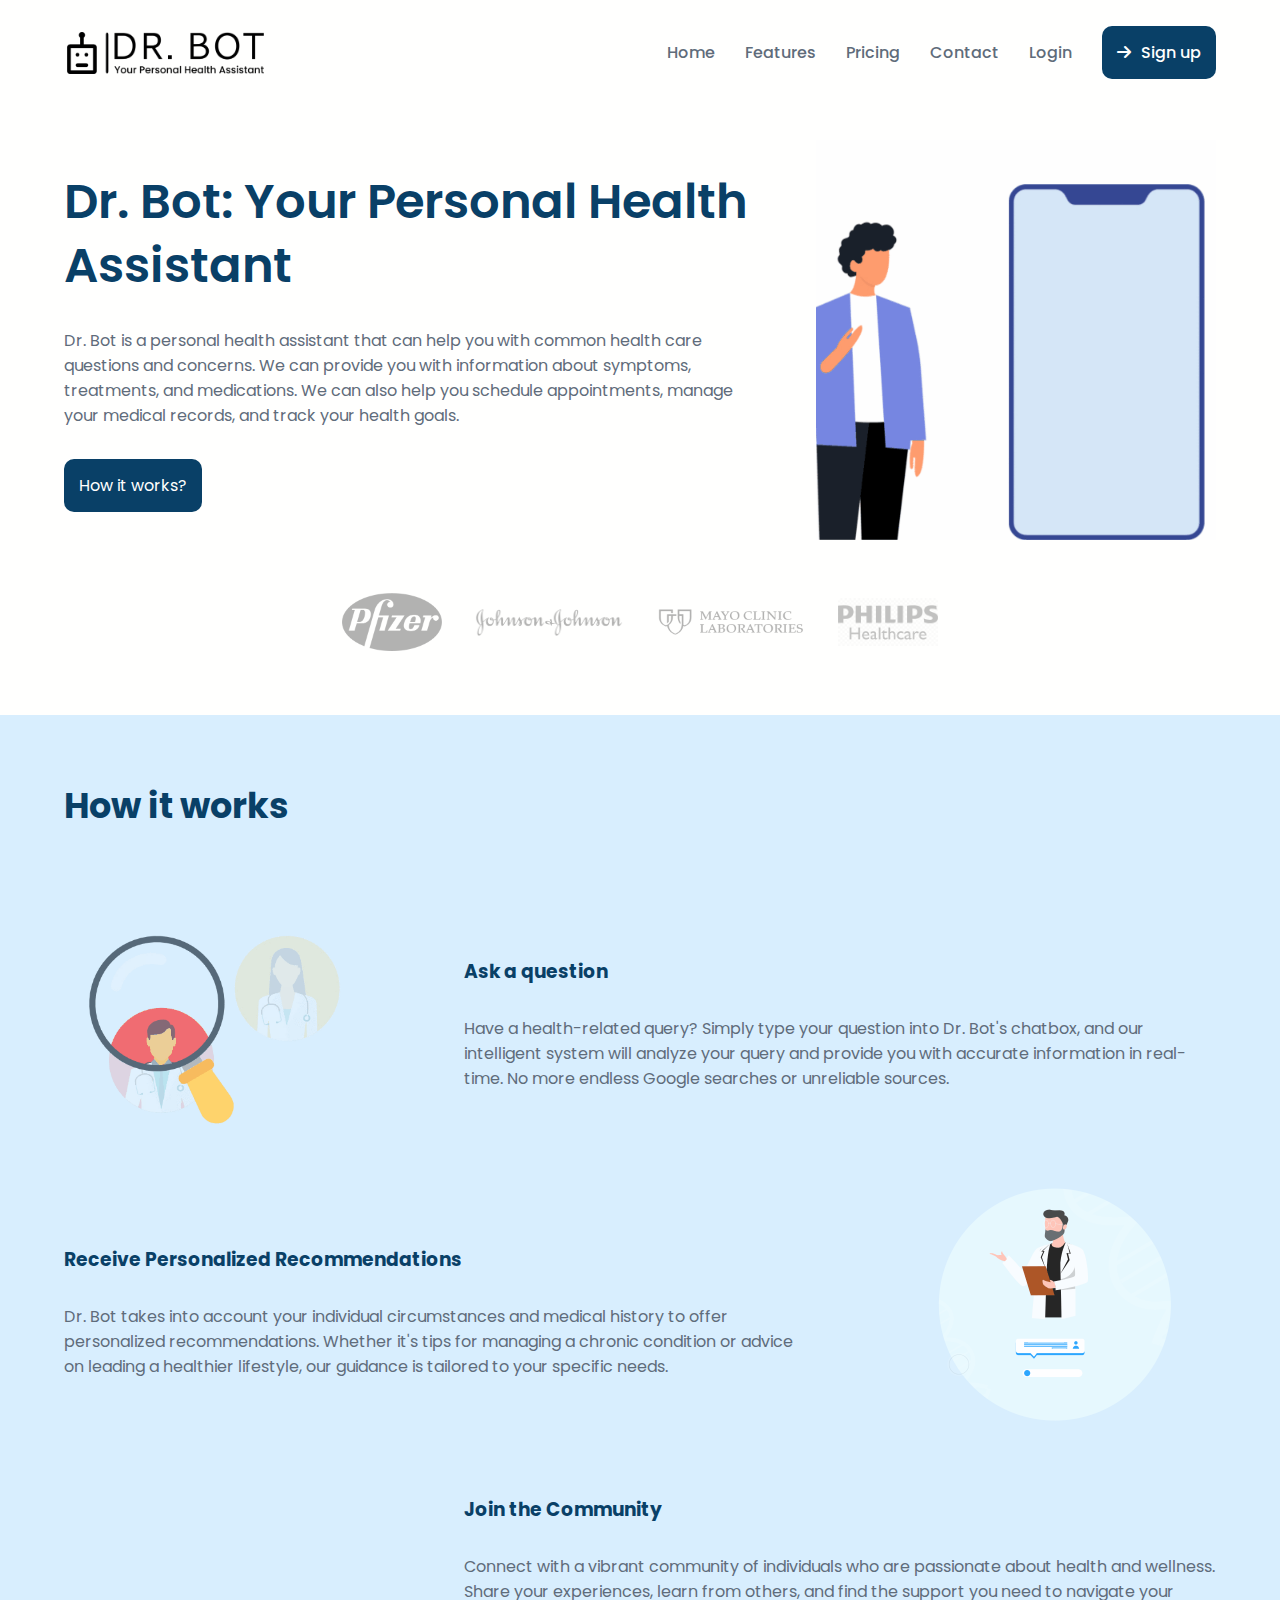
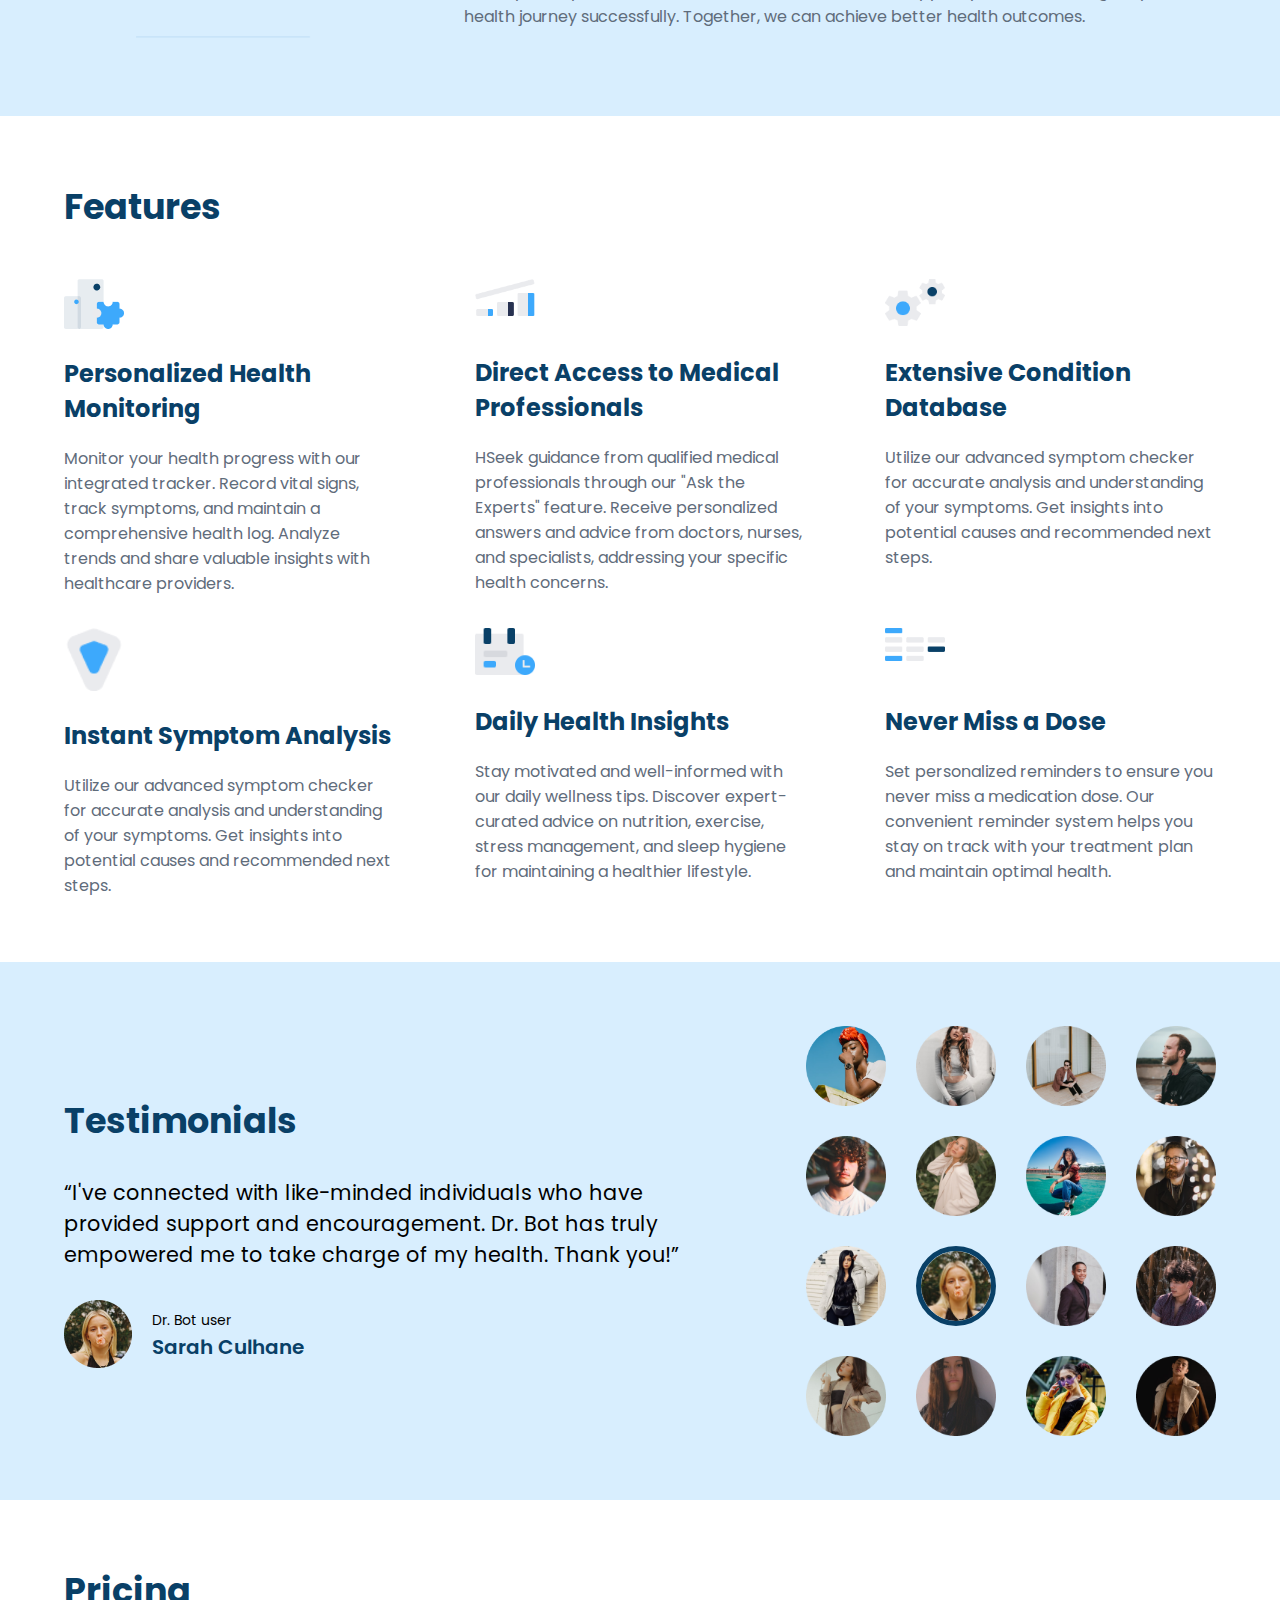
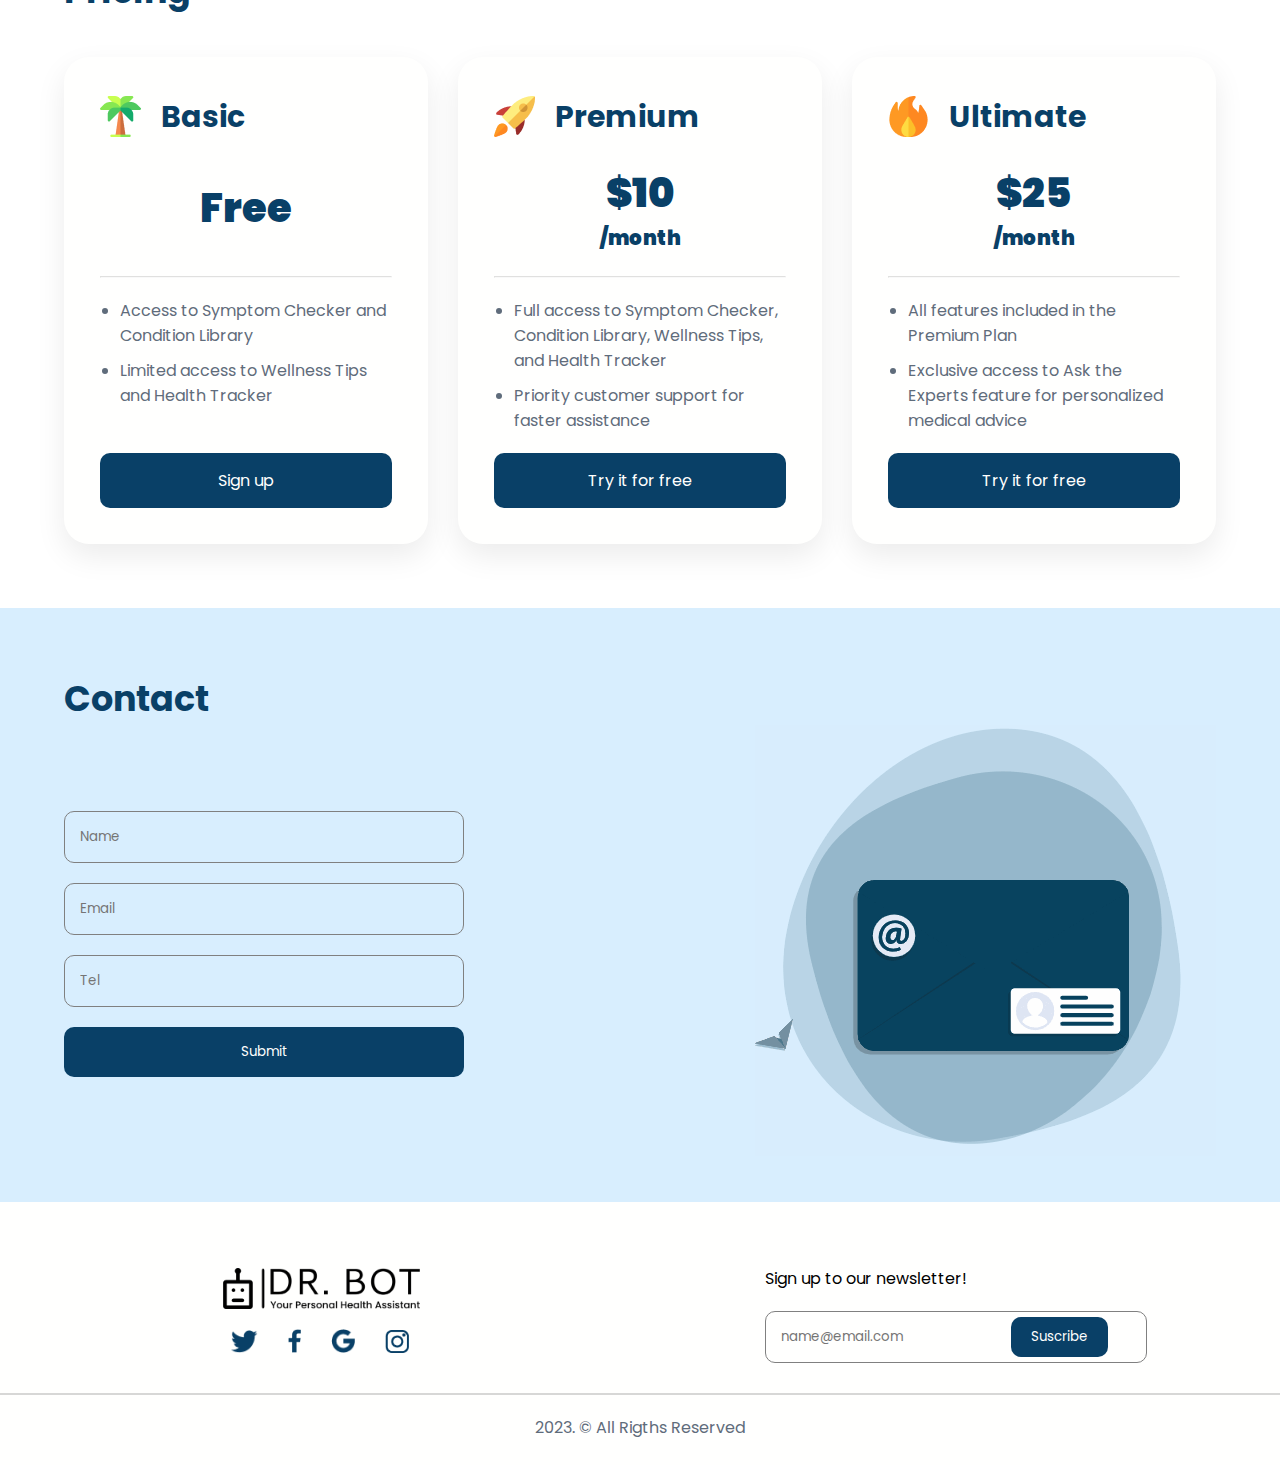
==== commit 47e59748: "css added to assets folder" ====
--- a/index.html
+++ b/index.html
@@ -6,9 +6,9 @@
   <meta http-equiv="X-UA-Compatible" content="IE=edge" />
   <meta name="viewport" content="width=device-width, initial-scale=1.0" />
   <title>Dr. Bot: Your Personal Health Assistant</title>
-  <link rel="stylesheet" href="styles.css" />
-  <link rel="stylesheet" href="mediaqueries.css" />
-  <link rel="stylesheet" href="animations.css">
+  <link rel="stylesheet" href="/assets/styles.css" />
+  <link rel="stylesheet" href="/assets/mediaqueries.css" />
+  <link rel="stylesheet" href="/assets/animations.css">
   <link rel="stylesheet" href="https://cdnjs.cloudflare.com/ajax/libs/font-awesome/6.4.0/css/all.min.css">
 </head>
 
--- a/assets/styles.css
+++ b/assets/styles.css
@@ -0,0 +1,621 @@
+@import url('https://fonts.googleapis.com/css2?family=Poppins:wght@300;400;700&display=swap');
+
+:root {
+    --background: #fffffe;
+    --headline: #094067;
+    --paragraph: #5f6c7b;
+    --button: #3da9fc;
+    --button-text: #fffffe;
+    --secondary: #d8eefe;
+}
+
+* {
+    margin: 0;
+    padding: 0;
+    box-sizing: border-box;
+    font-family: "Poppins", sans-serif;
+    text-decoration: none;
+    list-style-type: none;
+    /* caret-color: transparent; */
+}
+
+header {
+    background-color: var(--background);
+    display: flex;
+    flex-direction: row;
+    justify-content: space-between;
+    align-items: center;
+    top: 0;
+    padding: 2rem 5%;
+    z-index: 1;
+}
+
+.logo {
+    width: 200px;
+}
+
+.navbar {
+    display: flex;
+}
+
+.navbar__list {
+    display: flex;
+    flex-direction: row;
+    align-items: center;
+    gap: 30px;
+}
+
+.navbar__list a {
+    color: var(--paragraph);
+    font-size: 16px;
+    font-weight: 500;
+}
+
+.fa-arrow-right {
+    color: var(--button-text);
+}
+
+.navbar__list li:last-child a {
+    color: var(--button-text);
+}
+
+.btn {
+    border: none;
+    border-radius: 10px;
+    background-color: var(--headline);
+    padding: 15px;
+    text-align: center;
+    color: var(--button-text);
+    cursor: pointer;
+}
+
+.btn i {
+    padding-right: 10px;
+}
+
+.navbar__menu-icon,
+#menu-toggle {
+    display: none;
+}
+
+/* Main */
+
+main {
+    display: flex;
+    flex-direction: column;
+    align-items: center;
+    justify-content: center;
+}
+
+/* Hero section */
+#hero {
+    display: flex;
+    flex-direction: column;
+    justify-content: center;
+    background: var(--background);
+    padding: 5%;
+    width: 100%;
+    justify-content: space-around;
+    align-items: center;
+}
+
+.hero__first-section {
+    display: flex;
+    flex-direction: row;
+    justify-content: space-between;
+    max-width: 1200px;
+    gap: 20px;
+}
+
+.hero__info {
+    display: flex;
+    flex-direction: column;
+    gap: 30px;
+    width: 60%;
+}
+
+.hero__info h1 {
+    font-weight: 600;
+    font-size: 3rem;
+    color: var(--headline);
+    line-height: 4rem;
+}
+
+.hero__info p {
+    color: var(--paragraph);
+    padding-bottom: 15px;
+}
+
+.hero__image img {
+    width: 400px;
+    margin-top: -30px;
+    margin-bottom: 30px;
+}
+
+.hero__companies {
+    display: flex;
+    flex-wrap: wrap;
+    align-items: center;
+    justify-content: center;
+    column-gap: 2rem;
+    padding-top: 1rem;
+}
+
+.hero__companies img {
+    width: 150px;
+    opacity: 0.3;
+}
+
+.hero__companies img:nth-child(1),
+.hero__companies img:nth-child(4) {
+    width: 100px;
+}
+
+/* How it works */
+
+#hiw {
+    display: flex;
+    flex-direction: column;
+    gap: 3rem;
+    background: var(--secondary);
+    padding: 5%;
+    width: 100%;
+    justify-content: space-around;
+    align-items: center;
+}
+
+#hiw h2 {
+    color: var(--headline);
+    font-size: 35px;
+}
+
+.hiw__container {
+    display: flex;
+    flex-direction: column;
+    gap: 2rem;
+    max-width: 1200px;
+}
+
+.hiw-sections {
+    display: flex;
+    flex-direction: column;
+}
+
+.hiw-sections img {
+    width: 20rem;
+}
+
+.hiw__section {
+    display: flex;
+    flex-direction: row;
+    align-items: center;
+    gap: 5rem;
+}
+
+.hiw__section:nth-child(2) {
+    margin-top: -2rem;
+}
+
+.hiw__section__description {
+    display: flex;
+    flex-direction: column;
+    gap: 30px;
+}
+
+.hiw__section__description h3 {
+    color: var(--headline);
+}
+
+.hiw__section__description p {
+    text-align: left;
+    color: var(--paragraph);
+}
+
+/* Features section */
+
+#features {
+    padding: 5%;
+    /* max-width: 1200px; */
+}
+
+#features h2 {
+    text-align: left;
+    color: var(--headline);
+    font-size: 35px;
+    margin-bottom: 4%;
+}
+
+.features__container {
+    display: grid;
+    grid-template-columns: 1fr 1fr 1fr;
+    gap: 2rem 5rem;
+    max-width: 1200px;
+}
+
+.features__feature {
+    display: flex;
+    flex-direction: column;
+    gap: 20px;
+}
+
+.features__feature img {
+    width: 60px;
+}
+
+.features__feature__image {
+    min-height: 3.5rem;
+}
+
+.features__feature h3 {
+    font-weight: 700;
+    font-size: 24px;
+    color: var(--headline);
+}
+
+.features__feature p {
+    color: var(--paragraph);
+}
+
+/* Testimonials section */
+
+#testimonials {
+    background-color: var(--secondary);
+    padding: 5%;
+    width: 100%;
+    display: flex;
+    justify-content: space-around;
+}
+
+.testimonials__container {
+    display: flex;
+    flex-direction: row;
+    gap: 5rem;
+    /* padding: 5% 10%; */
+    max-width: 1200px;
+    align-items: center;
+}
+
+.testimonials__description {
+    display: flex;
+    flex-direction: column;
+    text-align: left;
+    justify-content: start;
+    gap: 30px;
+}
+
+.testimonials__description h2 {
+    color: var(--headline);
+    font-size: 35px;
+}
+
+.testimonials__description p {
+    font-size: 1.3rem;
+}
+
+.testimonials__description__user {
+    display: flex;
+    gap: 20px;
+    align-items: center;
+}
+
+.testimonials__description__user p {
+    font-size: 20px;
+    color: var(--headline);
+    font-weight: 600;
+}
+
+.testimonials__description__user span {
+    font-size: 14px;
+}
+
+.testimonials__images {
+    display: grid;
+    grid-template-columns: repeat(4, 1fr);
+    grid-template-rows: repeat(4, 1fr);
+    gap: 30px;
+}
+
+.testimonials__images img {
+    width: 80px;
+}
+
+.testimonials__images__selected {
+    border: 5px solid var(--headline);
+    border-radius: 50px;
+}
+
+/* Pricing section */
+
+#pricing {
+    padding: 5%;
+}
+
+.pricing__container {
+    max-width: 1200px;
+
+}
+
+#pricing h2 {
+    color: var(--headline);
+    font-size: 35px;
+    padding-bottom: 40px;
+}
+
+.pricing__cards {
+    display: grid;
+    grid-template-columns: 1fr 1fr 1fr;
+    gap: 30px;
+}
+
+.pricing__card {
+    display: flex;
+    flex-direction: column;
+    background-color: var(--background);
+    box-shadow: 0px 12px 30px rgba(8, 10, 10, 0.08);
+    border-radius: 25px;
+    gap: 20px;
+    padding: 10%;
+}
+
+.pricing__card__title {
+    display: flex;
+    flex-direction: row;
+    align-items: center;
+    gap: 20px;
+}
+
+.pricing__card__title h4 {
+    font-size: 30px;
+    color: var(--headline);
+}
+
+.pricing__card__price {
+    display: flex;
+    flex-direction: column;
+    justify-content: center;
+    align-items: center;
+    min-height: 6rem;
+}
+
+.pricing__card__price span {
+    color: var(--headline);
+    font-size: 40px;
+    font-weight: 900;
+}
+
+.pricing__card__price p {
+    color: var(--headline);
+    font-size: 20px;
+    font-weight: 900;
+}
+
+.pricing__card__description {
+    display: flex;
+    flex-direction: column;
+    gap: 20px;
+    height: -webkit-fill-available;
+}
+
+.pricing__card__description hr {
+    opacity: 0.3;
+}
+
+.pricing__card__description ul {
+    display: flex;
+    flex-direction: column;
+    padding-left: 20px;
+    gap: 10px;
+    color: var(--paragraph);
+}
+
+.pricing__card__description li {
+    list-style-type: disc;
+}
+
+.pricing__card a {
+    color: var(--button-text);
+    font-size: 16px;
+    font-weight: 400;
+    padding: 15px 5px;
+}
+
+/* Concact section */
+#contact {
+    display: flex;
+    flex-direction: column;
+    background-color: var(--secondary);
+    padding: 5% 5% 3% 5%;
+    width: 100%;
+    justify-content: space-around;
+    align-items: center;
+}
+
+.contact__container {
+    display: flex;
+    flex-direction: column;
+    max-width: 1200px;
+    width: 100%;
+}
+
+#contact h2 {
+    color: var(--headline);
+    font-size: 35px;
+    text-align: left;
+}
+
+.contact__container__section {
+    display: flex;
+    justify-content: space-between;
+    flex-direction: row;
+    align-items: center;
+    gap: 3rem;
+}
+
+.contact__form {
+    display: flex;
+    flex-direction: column;
+}
+
+.contact__form form {
+    display: flex;
+    flex-direction: column;
+    gap: 20px;
+}
+
+.contact__form form label {
+    display: none;
+}
+
+.contact__form form input {
+    width: 25rem;
+    padding: 15px;
+    border-radius: 10px;
+    border: 1px solid grey;
+    background-color: transparent;
+}
+
+.contact__image img {
+    max-width: 500px;
+}
+
+/* Footer */
+footer {
+    background-color: var(--background);
+    display: grid;
+    grid-template-columns: 1fr 1fr;
+    align-items: center;
+    justify-items: center;
+    padding: 5% 0 2% 0;
+    row-gap: 30px;
+}
+
+
+
+.footer__description {
+    display: flex;
+    flex-direction: column;
+    gap: 20px;
+}
+
+.logo {
+    width: 200px;
+}
+
+.footer__description__socials {
+    display: flex;
+    gap: 30px;
+    align-items: center;
+    justify-content: center;
+}
+
+.footer__description__socials a img {
+    width: 1.5rem;
+    height: fit-content;
+}
+
+.footer__description__socials a:nth-child(1) img {
+    width: 1.7rem;
+}
+
+.footer__description__socials a:nth-child(2) img {
+    width: 0.8rem;
+}
+
+.footer__suscribe {
+    display: flex;
+    flex-direction: column;
+    gap: 20px;
+    grid-column: 2/3;
+}
+
+.footer__suscribe form input {
+    width: 98%;
+    padding: 15px;
+    border-radius: 10px;
+    border: 1px solid grey;
+    background-color: transparent;
+}
+
+.footer__final {
+    width: 100%;
+    grid-column: 1/3;
+    display: flex;
+    flex-direction: column;
+    gap: 20px;
+}
+
+.hr {
+    border: 1px solid rgba(128, 128, 128, 0.315);
+}
+
+.footer__final span {
+    text-align: center;
+    color: var(--paragraph);
+}
+
+.footer__btn {
+    position: relative;
+    margin-left: -36%;
+    padding: 10px 20px;
+}
+
+/* Login page */
+
+#login main,
+#signup main {
+    background-color: var(--secondary);
+    display: flex;
+    align-items: center;
+    justify-content: center;
+    flex-direction: column;
+    height: 100vh;
+}
+
+.login__form,
+.signup__form {
+    display: flex;
+    flex-direction: column;
+    justify-content: center;
+    align-items: center;
+    gap: 50px;
+    background-color: var(--background);
+    box-shadow: 0px 12px 30px rgba(8, 10, 10, 0.08);
+    border-radius: 25px;
+    padding: 2rem;
+    width: 30%;
+    min-width: 300px;
+}
+
+.login__form h1,
+.signup__form h1 {
+    color: var(--headline);
+    font-size: 35px;
+}
+
+.login__form form,
+.signup__form form {
+    display: flex;
+    flex-direction: column;
+    gap: 20px;
+    width: 100%;
+}
+
+.login__form form input,
+.signup__form form input {
+    width: 100%;
+    padding: 15px;
+    border-radius: 10px;
+    border: 1px solid grey;
+    background-color: transparent;
+}
+
+.login__form .fa-arrow-left,
+.signup__form .fa-arrow-left {
+    color: var(--headline);
+    padding-right: 5px;
+}
+
+.login__form a,
+.signup__form a {
+    color: var(--headline);
+}--- a/assets/mediaqueries.css
+++ b/assets/mediaqueries.css
@@ -0,0 +1,230 @@
+:root {
+    --background: #fffffe;
+    --headline: #094067;
+    --paragraph: #5f6c7b;
+    --button: #3da9fc;
+    --button-text: #fffffe;
+    --secondary: #d8eefe;
+}
+
+/*Large Breapoint*/
+@media (max-width: 992px) {
+
+    .navbar__list {
+        width: 80%;
+        max-width: 600px;
+        height: 100%;
+        position: absolute;
+        flex-direction: column;
+        top: 0;
+        left: 0;
+        right: 0;
+        align-items: left;
+        display: none;
+        background-color: var(--secondary);
+        padding: 10%;
+        box-shadow: 0 7px 10px rgba(0, 0, 0, 0.05);
+        border-right: 0.5px solid var(--headline);
+        z-index: 2;
+    }
+
+    .navbar__list li:last-child {
+        margin: 15px;
+    }
+
+    .navbar__menu-icon {
+        display: block;
+        height: 30px;
+        width: 30px;
+        cursor: pointer;
+        position: relative;
+        z-index: 2;
+    }
+
+    #menu-toggle:checked~.navbar__list {
+        display: flex;
+    }
+
+    /* Hero section */
+    #hero {
+        flex-direction: column;
+    }
+
+    .hero__info {
+        width: 100%;
+    }
+
+    .hero__image {
+        display: none;
+    }
+
+    .hero__companies {
+        padding-top: 3rem;
+    }
+
+    /* How it works section */
+    .hiw-sections {
+        gap: 60px;
+    }
+
+    #hiw h2 {
+        text-align: center;
+    }
+
+    /* Features section */
+
+    .features {
+        display: grid;
+        grid-template-columns: 1fr 1fr;
+        gap: 2rem 5rem;
+    }
+
+    .features__feature__image {
+        max-height: 3.5rem;
+    }
+
+    #features h2 {
+        text-align: center;
+    }
+
+    /* Testimonial section */
+
+    .testimonials__container {
+        gap: 2rem;
+    }
+
+    .testimonials__images {
+        gap: 20px;
+    }
+
+    /* Pricing section */
+
+    .pricing__cards {
+        grid-template-columns: 1fr;
+    }
+
+    .pricing__container {
+        min-width: 90vw;
+    }
+
+    .pricing__card__price {
+        min-height: 0;
+    }
+
+    .pricing__card {
+        padding: 5%;
+    }
+
+    #pricing h2 {
+        text-align: center;
+    }
+
+    /* Contact section */
+
+    #contact h2 {
+        text-align: center;
+    }
+
+    .contact__container {
+        row-gap: 3rem;
+    }
+
+    .contact__container__section {
+        justify-content: center;
+    }
+
+    .contact__image img {
+        max-width: 300px;
+    }
+
+
+}
+
+/*Medium Breapoint*/
+@media (max-width: 768px) {
+
+    /* Features section */
+    .features__container {
+        display: grid;
+        grid-template-columns: 1fr;
+        gap: 2rem 5rem;
+    }
+
+    /* How it works section */
+
+    .hiw__container {
+        gap: 0;
+    }
+
+    .hiw__section {
+        flex-direction: column;
+        margin-top: 0;
+        gap: 0;
+        align-items: flex-start;
+    }
+
+    .hiw__section:nth-child(2) {
+        flex-direction: column-reverse;
+        z-index: 1;
+    }
+
+
+    .hiw-sections div:nth-child(3) img {
+        margin-bottom: 20px;
+    }
+
+    /* .hiw__section__description h3 {
+        margin-top: 30px;
+    } */
+
+    /* Testimonials section */
+    .testimonials__container {
+        flex-direction: column;
+        gap: 2rem;
+    }
+
+    .testimonials__images {
+        grid-template-columns: repeat(5, 1fr);
+        grid-template-rows: repeat(3, 1fr);
+    }
+
+    .testimonials__images__selected {
+        display: none;
+    }
+
+    .testimonials__images img {
+        width: 80%;
+        max-width: 100px;
+    }
+
+    /* Contact section */
+
+    .contact__container {
+        row-gap: 3rem;
+    }
+
+    .contact__container__section {
+        flex-direction: column;
+    }
+
+    .contact__form form input {
+        max-width: 300px;
+    }
+
+    /* Footer */
+    /* footer {
+        grid-template-columns: 1fr;
+    } */
+
+    .footer__description {
+        grid-column: 1/3;
+    }
+
+    .footer__suscribe {
+        grid-column: 1/3;
+    }
+
+    .footer__suscribe p {
+        text-align: center;
+    }
+}--- a/assets/animations.css
+++ b/assets/animations.css
@@ -0,0 +1,195 @@
+html {
+    scroll-behavior: smooth;
+}
+
+/* Header */
+
+.overlay {
+    position: absolute;
+    top: 0;
+    left: 0;
+    height: 100vh;
+    width: 100%;
+    z-index: 1;
+    /*Para que quede por encima del resto de las cosas*/
+
+    /*Efecto de Glassmorphismo*/
+    background: rgba(255, 255, 255, 0.05);
+    box-shadow: 0 8px 32px 0 rgba(31, 38, 135, 0.37);
+    backdrop-filter: blur(5px);
+    -webkit-backdrop-filter: blur(5px);
+    display: none;
+}
+
+#menu-toggle:checked~.overlay {
+    display: block;
+}
+
+.navbar__list li,
+.form__return {
+    position: relative;
+    padding: 0;
+    width: fit-content;
+}
+
+.navbar__list li a::after,
+.form__return a::after {
+    content: "";
+    height: 2px;
+    width: 100%;
+    background: var(--headline);
+    position: absolute;
+    bottom: 0;
+    left: 0;
+    transform: scaleX(0);
+    transform-origin: bottom right;
+    transition: transform 0.3s ease;
+}
+
+.navbar__list li a:hover {
+    color: var(--headline);
+}
+
+.navbar__list li:last-child a:hover {
+    color: white;
+}
+
+.navbar__list li:last-child a::after {
+    width: 0;
+}
+
+.navbar__list li a:hover::after,
+.form__return a:hover::after {
+    transform-origin: bottom left;
+    transform: scaleX(1);
+}
+
+/* Buttons */
+
+.btn:hover {
+    background-color: var(--button);
+    transition: all 0.2s ease-in;
+}
+
+@keyframes fade {
+    from {
+        opacity: 0;
+    }
+
+    to {
+        opacity: 1;
+    }
+}
+
+@keyframes fade2 {
+    from {
+        opacity: 0;
+    }
+
+    to {
+        opacity: 0.3;
+    }
+}
+
+/* Animacion slide arriba */
+/*Funcionamiento: Hacemos llegar al elemento animado desde abajo*/
+@keyframes slide-up {
+    from {
+        transform: translateY(100px);
+    }
+
+    to {
+        transform: translateY(0);
+    }
+}
+
+/* Animacion slide derecha */
+/*Funcionamiento: Hacemos llegar al elemento animado desde la derecha*/
+
+@keyframes slide-right {
+    from {
+        transform: translateX(100px);
+    }
+
+    to {
+        transform: translateX(0);
+    }
+}
+
+@keyframes slide-left {
+    from {
+        transform: translateX(-100px);
+    }
+
+    to {
+        transform: translateX(0);
+    }
+}
+
+/* Hero */
+.hero__info h1 {
+    animation: fade 1s ease-in, slide-up 1.3s ease-in-out;
+}
+
+.hero__info p,
+.hero__info__btn {
+    animation: fade 1s ease-in forwards, slide-up 1.3s ease-in-out;
+}
+
+.hero__companies img:nth-child(1) {
+    animation: slide2 1s ease-in forwards, slide-left 1.3s ease-in-out;
+}
+
+.hero__companies img:nth-child(2),
+.hero__companies img:nth-child(3) {
+    animation: fade2 1s ease-in forwards, slide-up 1.3s ease-in-out;
+}
+
+.hero__companies img:nth-child(4) {
+    animation: fade2 1s ease-in forwards, slide-right 1.3s;
+}
+
+/* How it works */
+.hiw__section {
+    animation: fade 1s ease-in forwards, slide-up 1.3s ease-in-out;
+}
+
+/* Features */
+.features__feature__image,
+.features__feature h3,
+.features__feature p,
+h2 {
+    animation: fade 1s ease-in forwards, slide-up 1.3s ease-in-out;
+}
+
+/* Testimonial */
+
+.testimonials__description p,
+.testimonials__description__user {
+    animation: fade 1s ease-in forwards, slide-up 1.3s ease-in-out;
+}
+
+/* Pricing */
+.pricing__card:nth-child(1) {
+    animation: fade 0.8s ease-in, slide-up 1.3s;
+    /* animation-delay: 0.8s; */
+}
+
+.pricing__card:nth-child(2) {
+    animation: fade 0.8s ease-in, slide-up 2.3s;
+}
+
+.pricing__card:nth-child(3) {
+    animation: fade 0.8s ease-in, slide-up 3.3s;
+}
+
+/* Contact */
+.contact__container {
+    animation: fade 0.8s ease-in, slide-up 1.3s ease-in-out;
+}
+
+#login,
+#signup {
+    animation: fade 0.5s ease-in;
+    animation-delay: -0.1s;
+}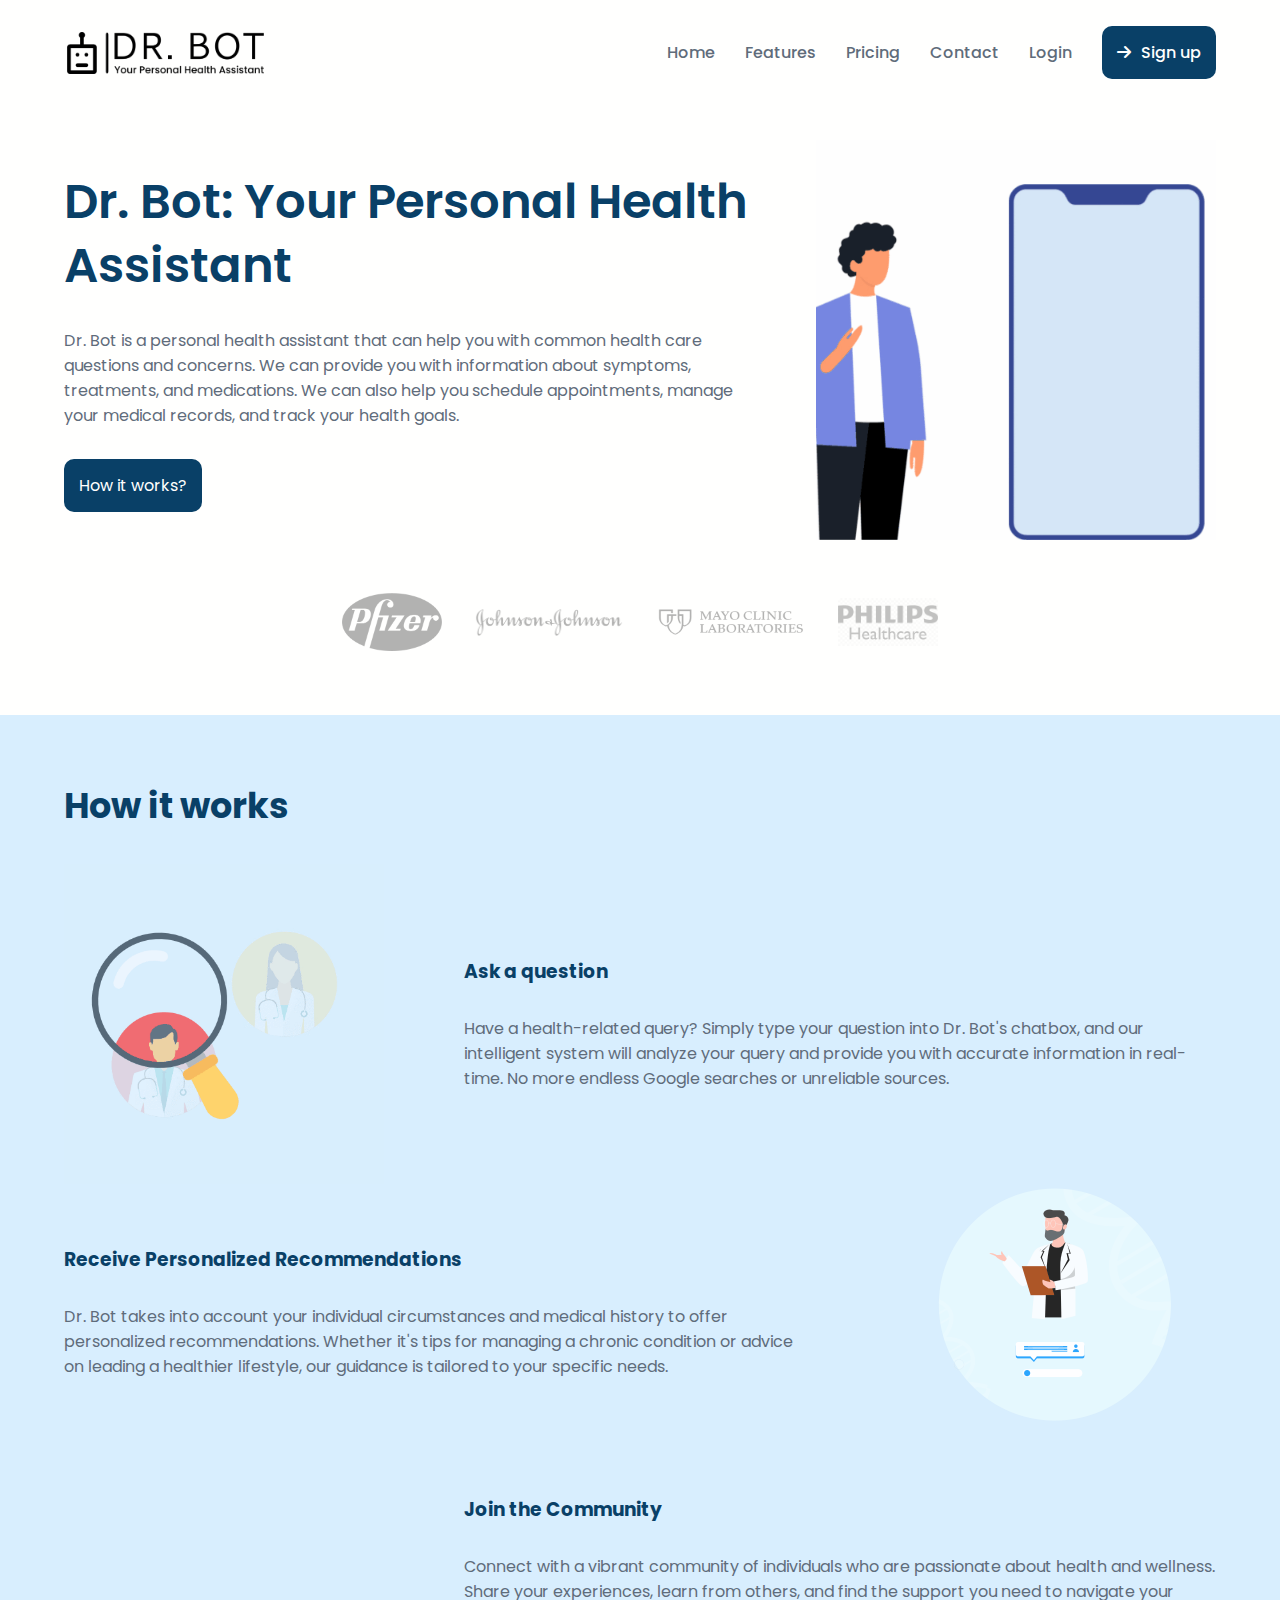
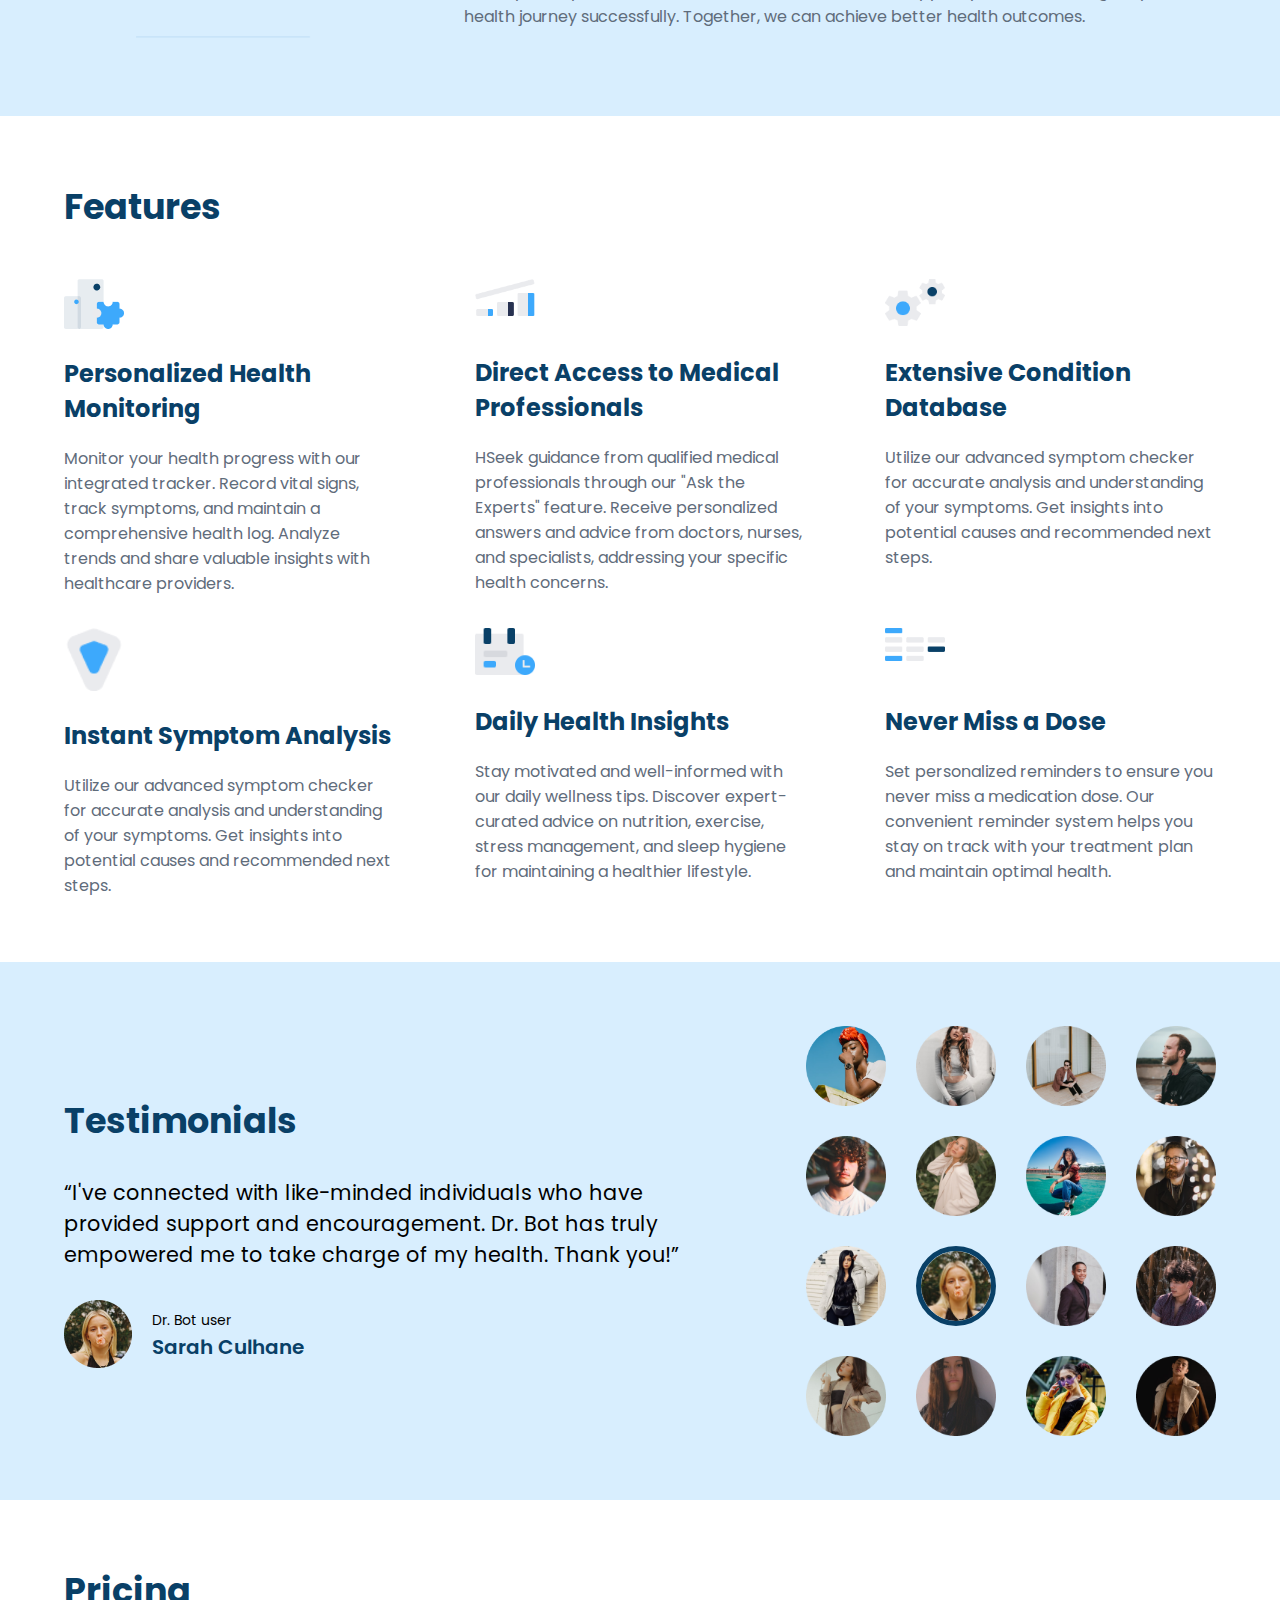
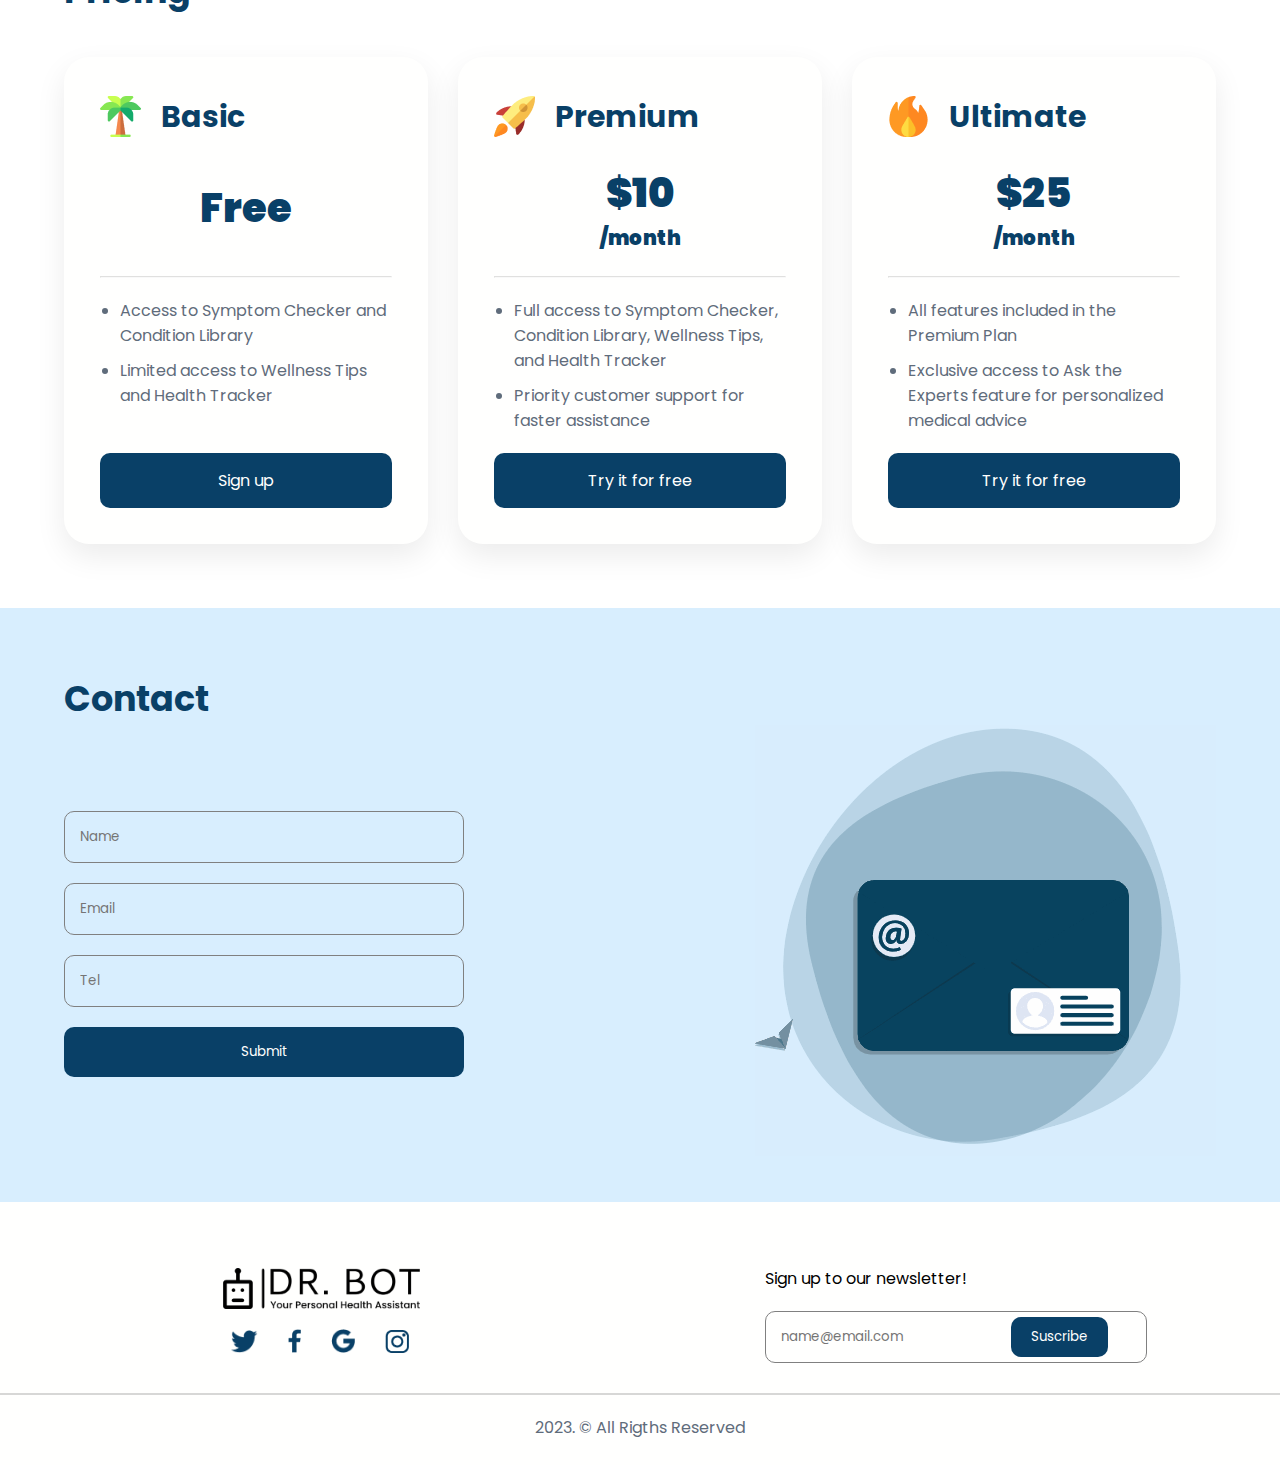
==== commit 98db0cf7: "fixed  plans" ====
--- a/index.html
+++ b/index.html
@@ -46,7 +46,7 @@
             track your health goals.
           </p>
           <div class="hero__info__btn">
-            <a class="btn" href="#">How it works?</a>
+            <a class="btn" href="#hiw">How it works?</a>
           </div>
         </div>
         <div class="hero__image">
@@ -224,7 +224,7 @@
                 <li>Limited access to Wellness Tips and Health Tracker</li>
               </ul>
             </div>
-            <a class="btn" href="">Sign up</a>
+            <a class="btn" href="/signup.html">Sign up</a>
           </div>
           <div class="pricing__card">
             <div class="pricing__card__title">
@@ -242,7 +242,7 @@
                 <li>Priority customer support for faster assistance</li>
               </ul>
             </div>
-            <a class="btn" href="">Try it for free</a>
+            <a class="btn" href="/signup.html">Try it for free</a>
           </div>
           <div class="pricing__card">
             <div class="pricing__card__title">
@@ -260,7 +260,7 @@
                 <li>Exclusive access to Ask the Experts feature for personalized medical advice</li>
               </ul>
             </div>
-            <a class="btn" href="">Try it for free</a>
+            <a class="btn" href="/signup.html">Try it for free</a>
           </div>
         </div>
       </div>
--- a/assets/mediaqueries.css
+++ b/assets/mediaqueries.css
@@ -143,44 +143,63 @@
 /*Medium Breapoint*/
 @media (max-width: 768px) {
 
+    /* Hero */
+
+    #hero {
+        text-align: center;
+    }
+
+    /* How it works section */
+
+    #hiw {
+        text-align: center;
+    }
+
+    .hiw__container {
+        gap: 0;
+    }
+
+    .hiw__section {
+        flex-direction: column;
+        margin-top: 0;
+        gap: 0;
+        align-items: center;
+    }
+
+    .hiw__section:nth-child(2) {
+        flex-direction: column-reverse;
+        z-index: 1;
+    }
+
+
+    .hiw-sections div:nth-child(3) img {
+        margin-bottom: 20px;
+    }
+
     /* Features section */
+
+    #features {
+        text-align: center;
+    }
+
     .features__container {
         display: grid;
         grid-template-columns: 1fr;
         gap: 2rem 5rem;
     }
 
-    /* How it works section */
-
-    .hiw__container {
-        gap: 0;
-    }
-
-    .hiw__section {
-        flex-direction: column;
-        margin-top: 0;
-        gap: 0;
-        align-items: flex-start;
-    }
-
-    .hiw__section:nth-child(2) {
-        flex-direction: column-reverse;
-        z-index: 1;
-    }
-
-
-    .hiw-sections div:nth-child(3) img {
-        margin-bottom: 20px;
-    }
-
-    /* .hiw__section__description h3 {
-        margin-top: 30px;
-    } */
-
     /* Testimonials section */
     .testimonials__container {
         flex-direction: column;
         gap: 2rem;
+    }
+
+    .testimonials__description {
+        text-align: center;
+    }
+
+    .testimonials__description__user {
+        justify-content: center;
     }
 
     .testimonials__images {
